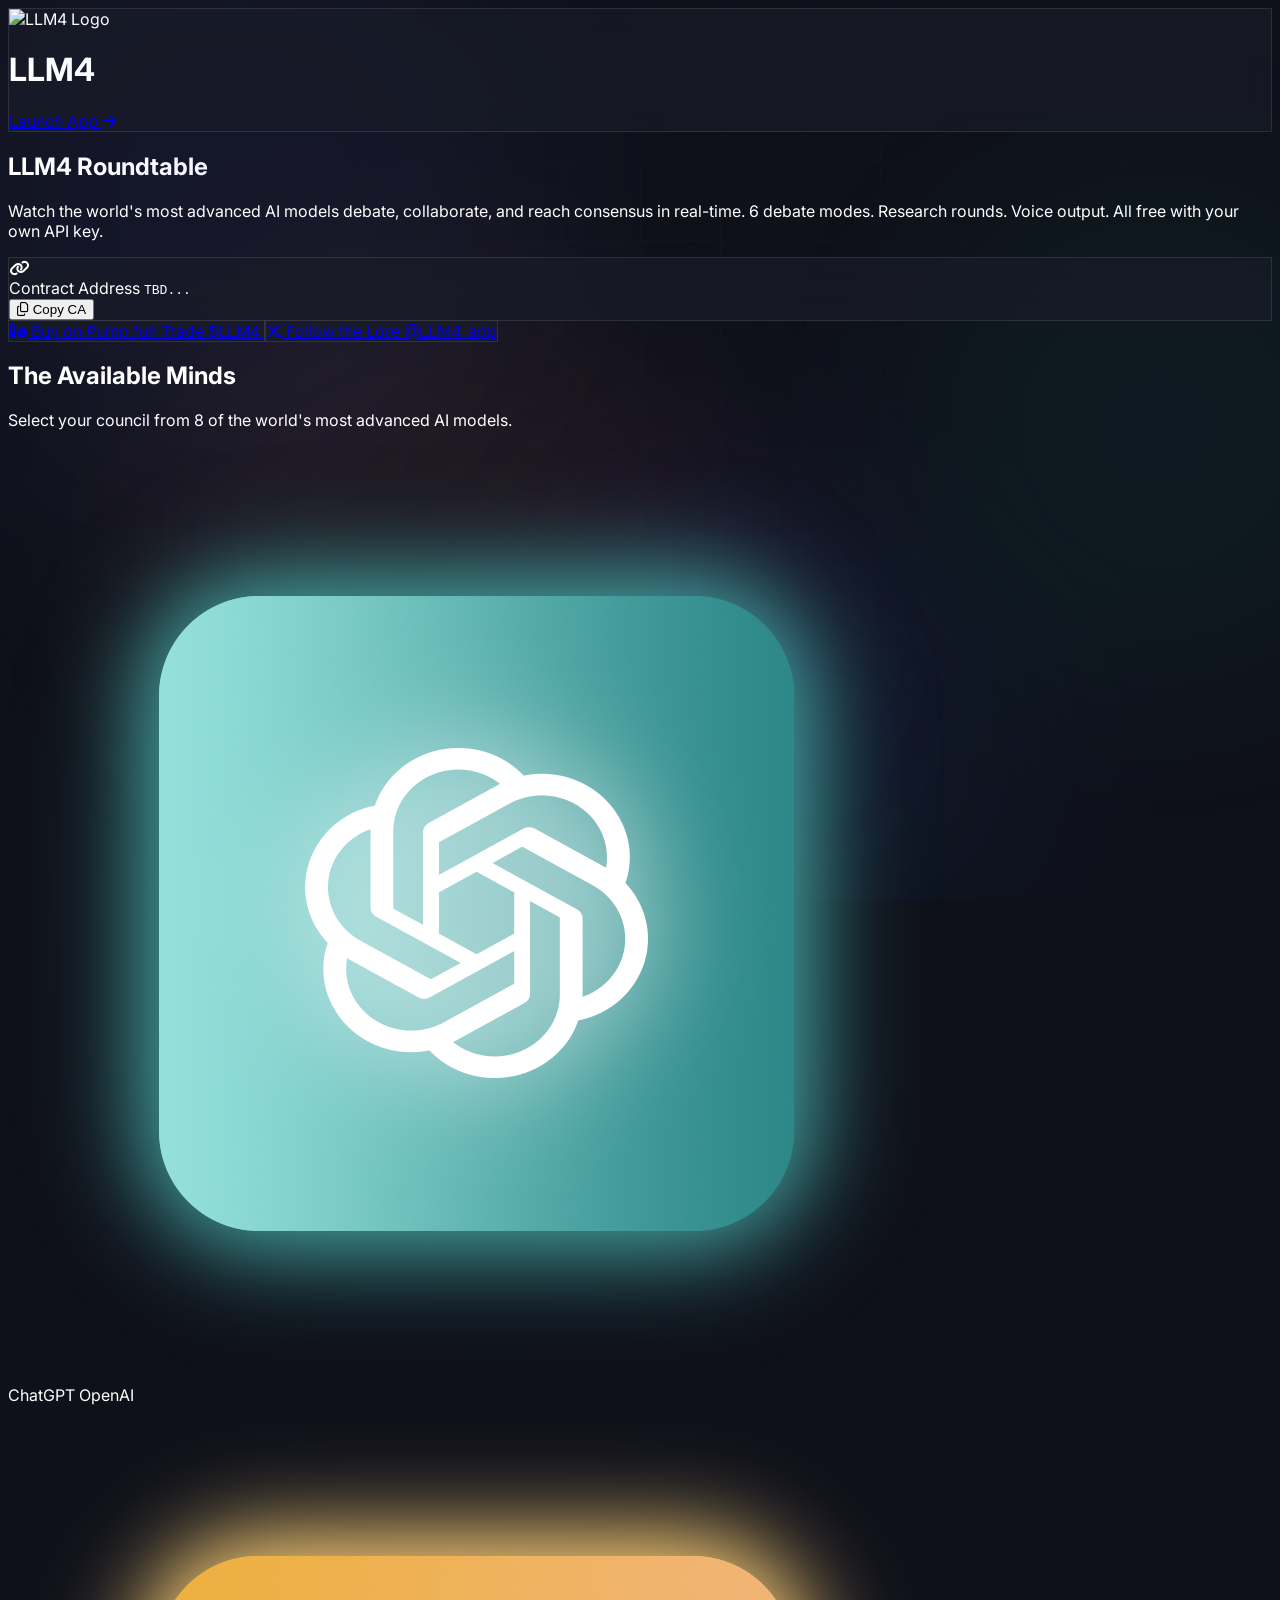
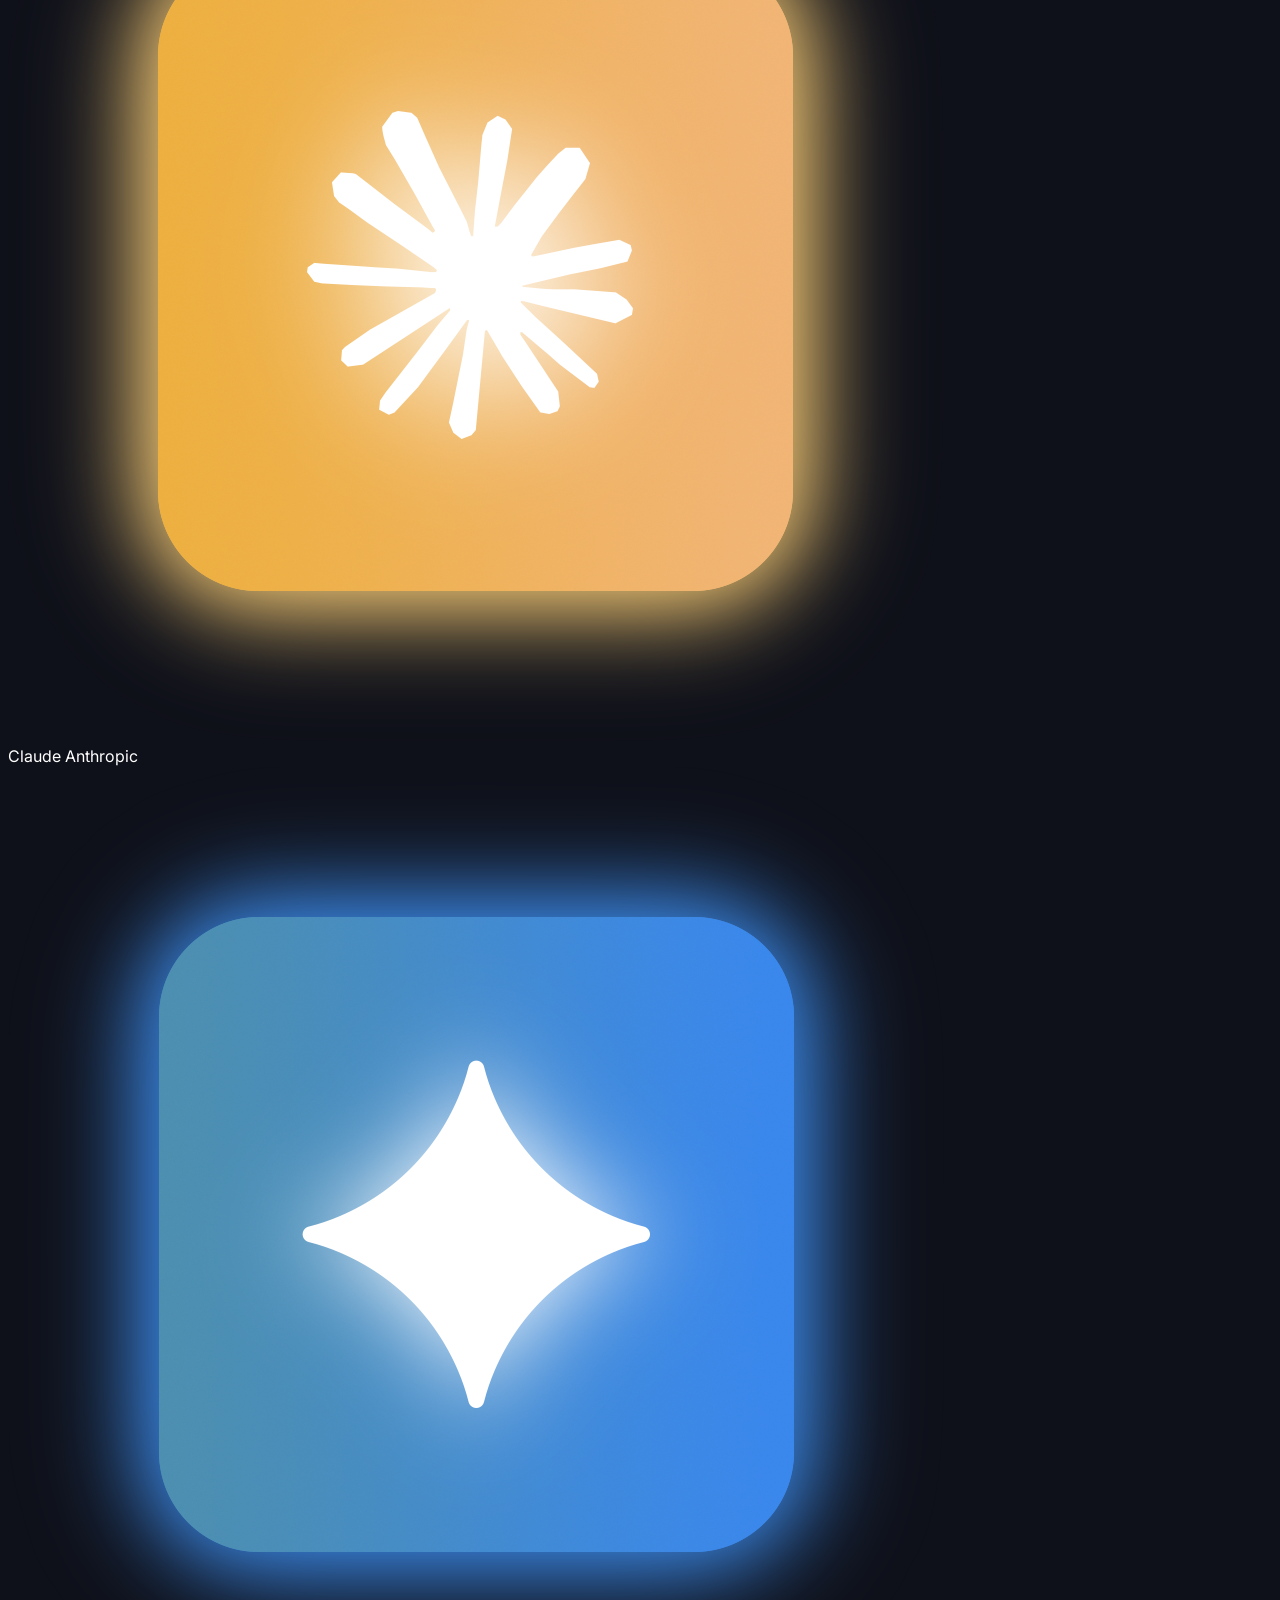
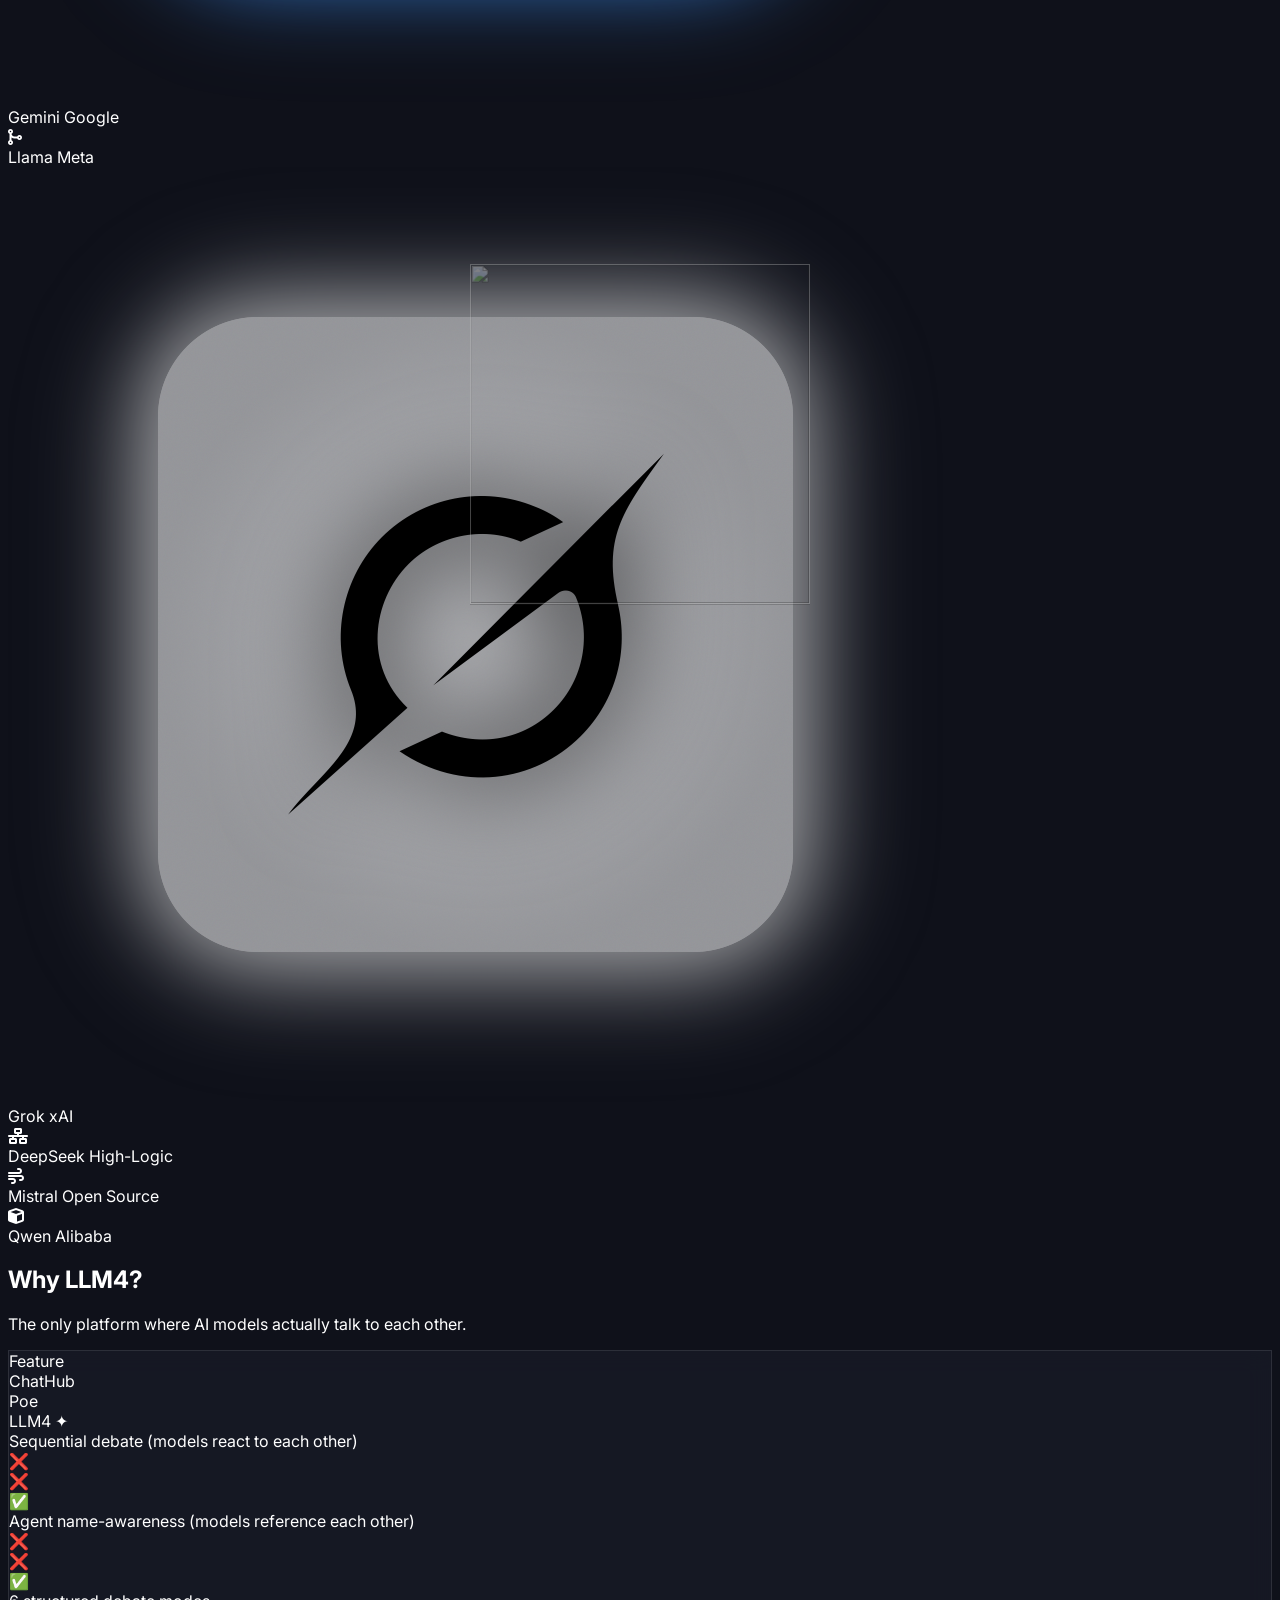
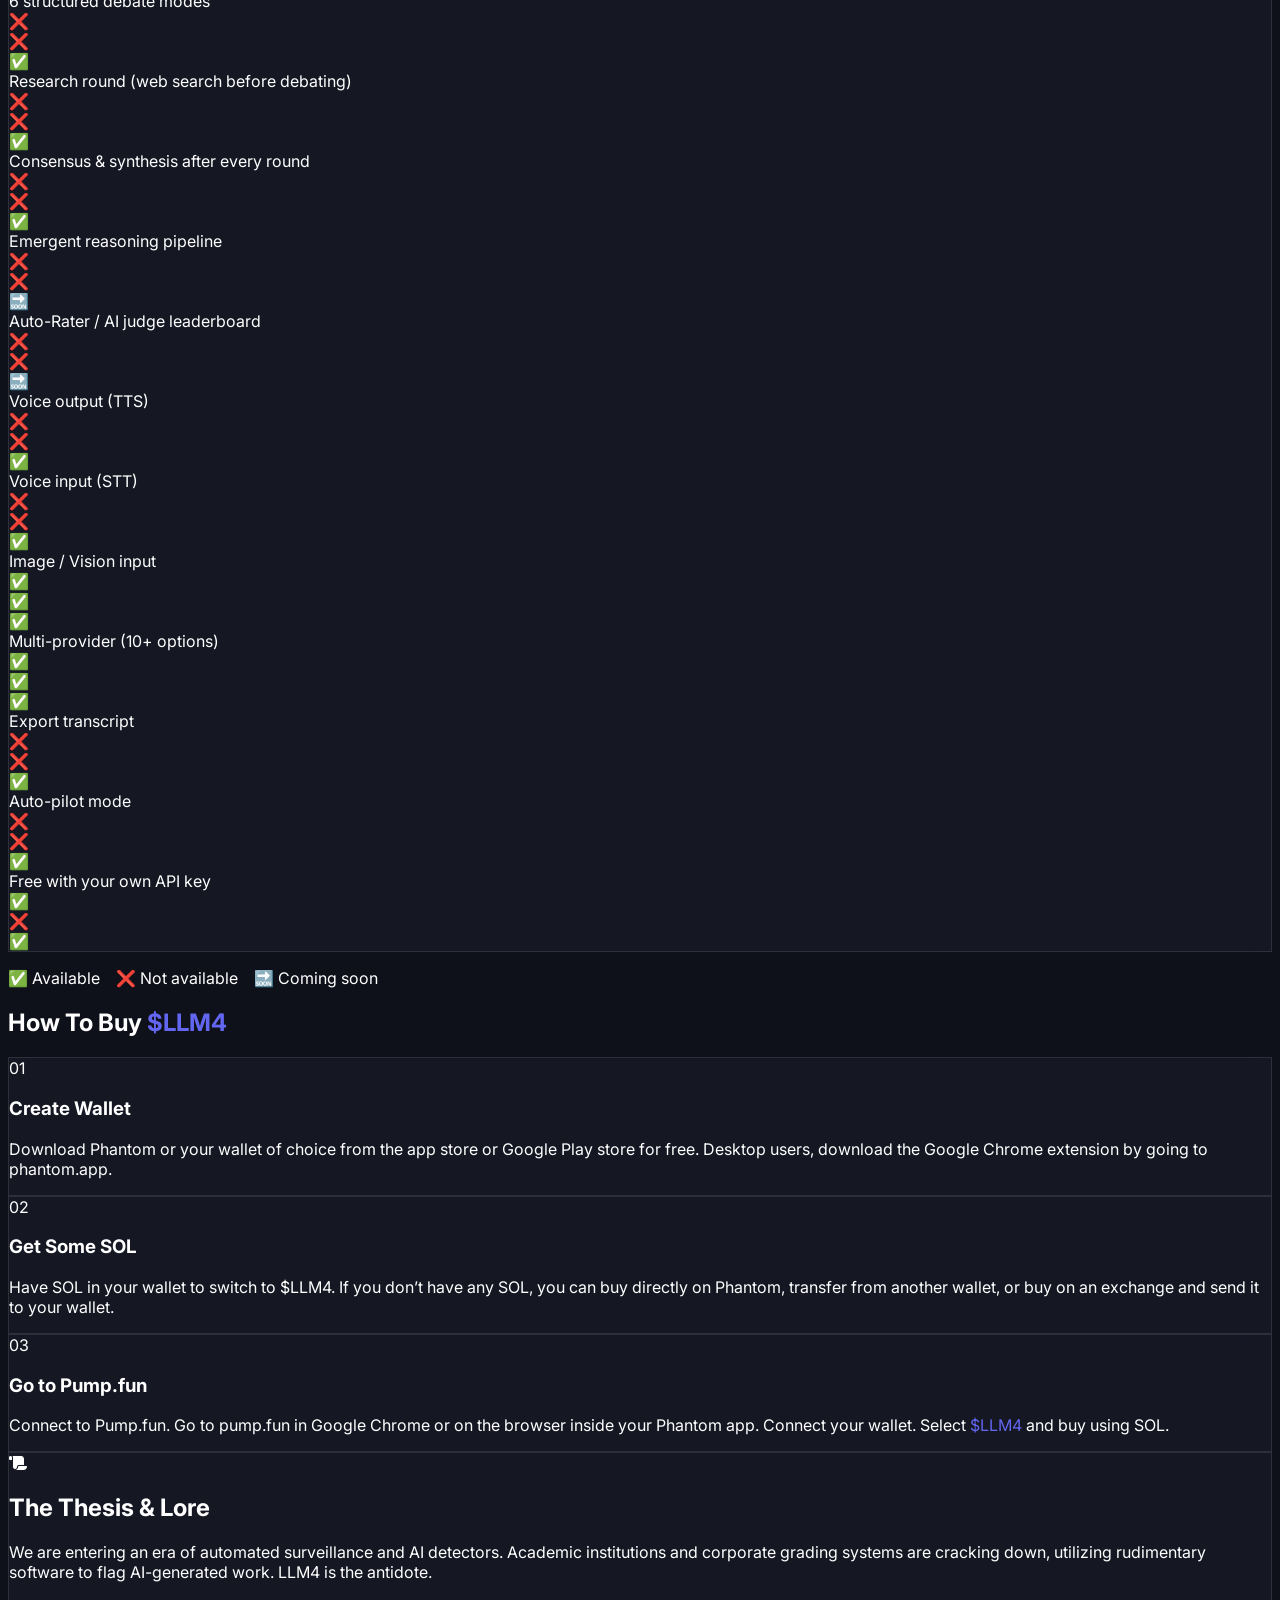
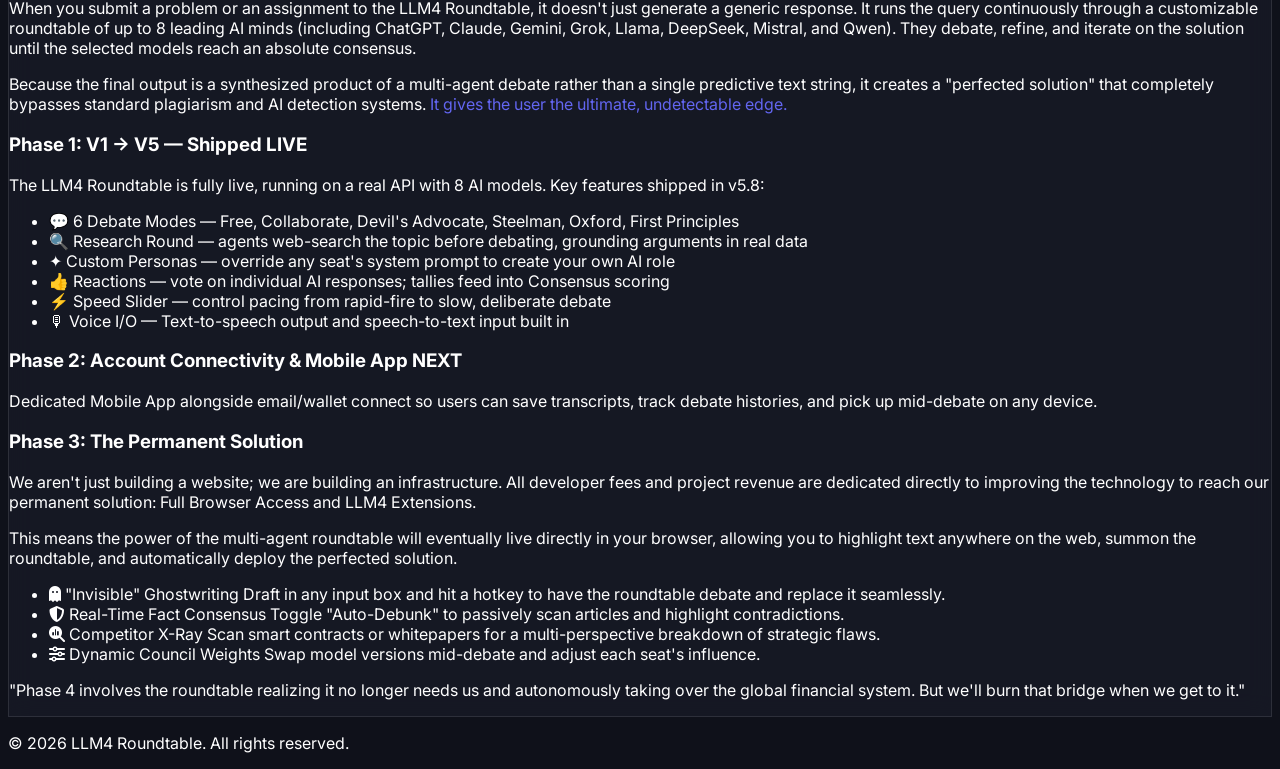
==== index.html @ 3ea62491 "Update All AI Avatars to Custom PNG Logos (ChatGPT, Claude, Gemini, Grok) and restore V1 Warning Mod" ====
<!DOCTYPE html>
<html lang="en">

<head>
    <meta charset="UTF-8">
    <meta name="viewport" content="width=device-width, initial-scale=1.0">
    <title>LLM4</title>
    <script src="https://cdn.tailwindcss.com"></script>
    <link href="https://fonts.googleapis.com/css2?family=Inter:wght@400;500;600;700;800&display=swap" rel="stylesheet">
    <link rel="stylesheet" href="https://cdnjs.cloudflare.com/ajax/libs/font-awesome/6.5.1/css/all.min.css">
    <style>
        body {
            font-family: 'Inter', sans-serif;
            background-color: #0F111A;
            /* Deep slate background matching the app */
            color: #ffffff;
        }

        .glass-panel {
            background: rgba(25, 28, 41, 0.7);
            backdrop-filter: blur(12px);
            -webkit-backdrop-filter: blur(12px);
            border: 1px solid rgba(255, 255, 255, 0.1);
        }

        .gradient-text {
            background: linear-gradient(90deg, #fff, #a5b4fc);
            -webkit-background-clip: text;
            background-clip: text;
            -webkit-text-fill-color: transparent;
        }

        .accent-text {
            color: #6366f1;
            /* Indigo accent color matching app */
        }

        /* CA Copy Animation */
        @keyframes pulse-success {
            0% {
                border-color: rgba(99, 102, 241, 0.2);
                box-shadow: 0 0 5px rgba(99, 102, 241, 0.05);
            }

            50% {
                border-color: rgba(16, 163, 127, 0.8);
                box-shadow: 0 0 20px rgba(16, 163, 127, 0.4);
                background: rgba(16, 163, 127, 0.1);
            }

            100% {
                border-color: rgba(99, 102, 241, 0.2);
                box-shadow: 0 0 5px rgba(99, 102, 241, 0.05);
                background: rgba(25, 28, 41, 0.7);
            }
        }

        .ca-copied-anim {
            animation: pulse-success 1.5s ease-out;
            border-color: rgba(16, 163, 127, 0.5) !important;
        }

        /* ═══ ANIMATED BACKGROUND ═══ */
        .animated-bg {
            position: fixed;
            inset: 0;
            z-index: 0;
            overflow: hidden;
            pointer-events: none;
        }

        .bg-orb {
            position: absolute;
            border-radius: 50%;
            filter: blur(100px);
            opacity: 0.07;
            animation: orbFloat var(--d, 20s) ease-in-out infinite alternate;
        }

        .bg-orb-1 {
            width: 600px;
            height: 600px;
            background: #6366f1;
            top: -10%;
            left: -5%;
            --d: 22s;
        }

        .bg-orb-2 {
            width: 500px;
            height: 500px;
            background: #10a37f;
            top: 20%;
            right: -10%;
            --d: 18s;
            animation-delay: -5s;
        }

        .bg-orb-3 {
            width: 550px;
            height: 550px;
            background: #d97757;
            bottom: 10%;
            left: 10%;
            --d: 25s;
            animation-delay: -10s;
        }

        .bg-orb-4 {
            width: 400px;
            height: 400px;
            background: #1a73e8;
            bottom: -5%;
            right: 20%;
            --d: 20s;
            animation-delay: -15s;
        }

        .bg-orb-5 {
            width: 350px;
            height: 350px;
            background: #a855f7;
            top: 50%;
            left: 40%;
            --d: 28s;
            animation-delay: -8s;
        }

        @keyframes orbFloat {
            0% {
                transform: translate(0, 0) scale(1);
            }

            33% {
                transform: translate(40px, -30px) scale(1.1);
            }

            66% {
                transform: translate(-20px, 20px) scale(0.95);
            }

            100% {
                transform: translate(30px, -10px) scale(1.05);
            }
        }

        .bg-particle {
            position: absolute;
            border-radius: 50%;
            opacity: 0;
            animation: bgPart var(--pd, 8s) var(--pdl, 0s) ease-in-out infinite;
        }

        @keyframes bgPart {
            0% {
                opacity: 0;
                transform: translateY(0) scale(0.5);
            }

            20% {
                opacity: var(--po, 0.4);
            }

            80% {
                opacity: var(--po2, 0.15);
            }

            100% {
                opacity: 0;
                transform: translateY(var(--py, -80px)) scale(1);
            }
        }

        /* Grid overlay */
        .bg-grid {
            position: absolute;
            inset: 0;
            background-image:
                linear-gradient(rgba(99, 102, 241, 0.03) 1px, transparent 1px),
                linear-gradient(90deg, rgba(99, 102, 241, 0.03) 1px, transparent 1px);
            background-size: 80px 80px;
            mask-image: radial-gradient(ellipse at 50% 30%, #000 0%, transparent 70%);
            -webkit-mask-image: radial-gradient(ellipse at 50% 30%, #000 0%, transparent 70%);
        }

        /* Content needs to be above background */
        header,
        main,
        footer {
            position: relative;
            z-index: 1;
        }

        /* ═══ HERO 3D LOGO ═══ */
        .hero-logo-stage {
            perspective: 800px;
            width: clamp(220px, 80vw, 320px);
            height: clamp(220px, 80vw, 320px);
            margin: 0 auto;
            position: relative;
        }

        .hero-logo-cube {
            width: 100%;
            height: 100%;
            transform-style: preserve-3d;
            animation: heroTilt 8s ease-in-out infinite;
        }

        .hero-logo-cube .edge-layer {
            position: absolute;
            inset: 0;
        }

        .hero-logo-cube .edge-layer img {
            width: 100%;
            height: 100%;
            object-fit: contain;
            filter: brightness(0.2) saturate(0.5);
        }

        .hero-logo-cube .face-front {
            position: absolute;
            inset: 0;
            transform: translateZ(14px);
        }

        .hero-logo-cube .face-front img {
            width: 100%;
            height: 100%;
            object-fit: contain;
        }

        .hero-logo-cube .light-fx {
            position: absolute;
            inset: 0;
            transform: translateZ(15px);
            pointer-events: none;
            mix-blend-mode: soft-light;
            opacity: 0.4;
            animation: heroLight 8s ease-in-out infinite;
            border-radius: 30%;
        }

        @keyframes heroLight {
            0% {
                background: radial-gradient(ellipse at 30% 25%, rgba(255, 255, 255, 0.5), transparent 55%);
            }

            25% {
                background: radial-gradient(ellipse at 65% 30%, rgba(255, 255, 255, 0.4), transparent 55%);
            }

            50% {
                background: radial-gradient(ellipse at 55% 65%, rgba(255, 255, 255, 0.3), transparent 55%);
            }

            75% {
                background: radial-gradient(ellipse at 35% 55%, rgba(255, 255, 255, 0.4), transparent 55%);
            }

            100% {
                background: radial-gradient(ellipse at 30% 25%, rgba(255, 255, 255, 0.5), transparent 55%);
            }
        }

        @keyframes heroTilt {
            0% {
                transform: rotateX(12deg) rotateY(-8deg) rotateZ(-1deg) translateY(0);
            }

            20% {
                transform: rotateX(-3deg) rotateY(14deg) rotateZ(1.5deg) translateY(-8px);
            }

            40% {
                transform: rotateX(8deg) rotateY(8deg) rotateZ(-0.5deg) translateY(-4px);
            }

            60% {
                transform: rotateX(-10deg) rotateY(-12deg) rotateZ(1deg) translateY(-12px);
            }

            80% {
                transform: rotateX(5deg) rotateY(-6deg) rotateZ(-0.5deg) translateY(-3px);
            }

            100% {
                transform: rotateX(12deg) rotateY(-8deg) rotateZ(-1deg) translateY(0);
            }
        }

        @keyframes heroHover {
            0% {
                transform: rotateX(5deg) rotateY(0deg) translateY(0px);
            }

            50% {
                transform: rotateX(-5deg) rotateY(0deg) translateY(-18px);
            }

            100% {
                transform: rotateX(5deg) rotateY(0deg) translateY(0px);
            }
        }

        .hero-logo-shadow {
            width: 200px;
            height: 30px;
            margin: -10px auto 0;
            background: radial-gradient(ellipse, rgba(99, 102, 241, 0.15), transparent 70%);
            border-radius: 50%;
            filter: blur(8px);
            animation: heroShadow 8s ease-in-out infinite;
        }

        @keyframes heroShadow {

            0%,
            100% {
                transform: scaleX(1);
                opacity: 0.7;
            }

            30% {
                transform: scaleX(1.1);
                opacity: 0.4;
            }

            60% {
                transform: scaleX(1.15);
                opacity: 0.35;
            }
        }

        /* Hero glow particles */
        .hero-particle {
            position: absolute;
            border-radius: 50%;
            opacity: 0;
            pointer-events: none;
            animation: heroPart var(--hd, 6s) var(--hdl, 0s) ease-in-out infinite;
        }

        @keyframes heroPart {
            0% {
                opacity: 0;
                transform: translate(0, 0) scale(0.5);
            }

            25% {
                opacity: 0.6;
            }

            75% {
                opacity: 0.15;
            }

            100% {
                opacity: 0;
                transform: translate(var(--hdx, 20px), var(--hdy, -50px)) scale(1);
            }
        }
    </style>
</head>

<body class="min-h-screen pb-20 selection:bg-indigo-500/30">

    <!-- Animated Background -->
    <div class="animated-bg" id="animBg">
        <div class="bg-orb bg-orb-1"></div>
        <div class="bg-orb bg-orb-2"></div>
        <div class="bg-orb bg-orb-3"></div>
        <div class="bg-orb bg-orb-4"></div>
        <div class="bg-orb bg-orb-5"></div>
        <div class="bg-grid"></div>
    </div>

    <!-- Header -->
    <header
        class="sticky top-0 z-50 glass-panel border-b border-white/10 px-4 py-4 flex justify-between items-center shadow-lg">
        <div class="max-w-6xl w-full mx-auto flex justify-between items-center">
            <div class="flex items-center gap-3">
                <img src="logo.png" alt="LLM4 Logo" class="h-10 w-10 object-cover rounded-lg shadow-md">
                <h1 class="text-xl font-bold gradient-text tracking-wide">LLM4</h1>
            </div>
            <a href="app.html"
                class="bg-indigo-600 hover:bg-indigo-500 text-white px-6 py-2 rounded-lg font-semibold transition-colors shadow-lg shadow-indigo-500/30 flex items-center gap-2">
                Launch App <i class="fa-solid fa-arrow-right"></i>
            </a>
        </div>
    </header>

    <main class="max-w-5xl mx-auto px-4 py-12 space-y-20">

        <!-- Hero Section -->
        <section
            class="text-center space-y-6 pt-16 md:pt-24 pb-12 relative min-h-[350px] flex flex-col items-center justify-center">

            <!-- 3D Animated Logo BEHIND text -->
            <div class="hero-logo-stage" id="heroLogoStage"
                style="position:absolute; top:50%; left:50%; transform:translate(-50%,-50%); z-index:0; width:clamp(240px, 85vw, 340px); height:clamp(240px, 85vw, 340px); opacity:0.35; pointer-events:none;">
                <div class="hero-logo-cube" id="heroLogoCube" style="animation: heroHover 6s ease-in-out infinite;">
                </div>
            </div>

            <h1 class="text-5xl md:text-7xl font-extrabold gradient-text tracking-tight uppercase relative z-10 px-4">
                LLM4 Roundtable
            </h1>
            <p class="text-gray-400 text-lg md:text-xl max-w-2xl mx-auto relative z-10 px-4">
                Watch the world's most advanced AI models debate, collaborate, and reach consensus in real-time. 6
                debate modes. Research rounds. Voice output. All free with your own API key.
            </p>
        </section>

        <!-- Social Links & CA Section -->
        <section class="max-w-3xl mx-auto space-y-6">

            <!-- CA Copy Box -->
            <div
                class="glass-panel rounded-2xl p-6 flex flex-col items-center justify-between gap-4 border border-indigo-500/20 shadow-lg shadow-indigo-500/5 group hover:border-indigo-500/50 transition-colors sm:flex-row">
                <div class="flex items-center gap-3 w-full sm:w-auto">
                    <div
                        class="w-10 h-10 rounded-full bg-indigo-500/10 flex items-center justify-center text-indigo-400 shrink-0">
                        <i class="fa-solid fa-link"></i>
                    </div>
                    <div class="min-w-0">
                        <span
                            class="block text-xs text-center sm:text-left text-gray-400 uppercase tracking-wider font-bold mb-1">Contract
                            Address</span>
                        <code id="landing-ca"
                            class="text-white font-mono text-xs sm:text-base select-all block break-all text-center sm:text-left">TBD...</code>
                    </div>
                </div>
                <button onclick="copyLandingCA()"
                    class="bg-indigo-600 hover:bg-indigo-500 text-white px-5 py-2 rounded-lg font-semibold transition-colors flex items-center gap-2 group-hover:shadow-[0_0_15px_rgba(99,102,241,0.5)] w-full sm:w-auto justify-center">
                    <i class="fa-regular fa-copy"></i>
                    <span id="copy-landing-text">Copy CA</span>
                </button>
            </div>

            <!-- Social Links Grid -->
            <div class="grid grid-cols-1 md:grid-cols-2 gap-6">
                <!-- Pump.fun -->
                <a href="#" target="_blank"
                    class="group glass-panel rounded-2xl p-8 flex flex-col items-center hover:border-green-400/50 hover:shadow-xl hover:shadow-green-500/10 transition-all duration-300 transform hover:-translate-y-1">
                    <i
                        class="fa-solid fa-pills text-4xl mb-4 text-gray-500 group-hover:text-green-400 transition-colors"></i>
                    <span class="text-xl font-bold text-gray-200 group-hover:text-green-400">Buy on Pump.fun</span>
                    <span class="text-sm text-gray-500 mt-2">Trade $LLM4</span>
                </a>

                <!-- X (Twitter) -->
                <a href="https://x.com/LLM4_app" target="_blank"
                    class="group glass-panel rounded-2xl p-8 flex flex-col items-center hover:border-indigo-400/50 hover:shadow-xl hover:shadow-indigo-500/10 transition-all duration-300 transform hover:-translate-y-1">
                    <i
                        class="fa-brands fa-x-twitter text-4xl mb-4 text-gray-500 group-hover:text-white transition-colors"></i>
                    <span class="text-xl font-bold text-gray-200 group-hover:text-white">Follow the Lore</span>
                    <span class="text-sm text-gray-500 mt-2">@LLM4_app</span>
                </a>
            </div>
        </section>

        <!-- AI Perspectives Section -->
        <section class="border-t border-white/10 pt-16 pb-12">
            <div class="max-w-4xl mx-auto space-y-12">
                <div class="text-center">
                    <h2 class="text-3xl font-bold text-white uppercase tracking-tight mb-4">The Available Minds</h2>
                    <p class="text-gray-400">Select your council from 8 of the world's most advanced AI models.</p>
                </div>

                <!-- 8 Model Grid -->
                <div class="grid grid-cols-2 md:grid-cols-4 gap-4">
                    <!-- ChatGPT -->
                    <div
                        class="flex flex-col items-center gap-3 p-6 rounded-xl border border-white/5 bg-white/5 hover:bg-white/10 hover:border-teal-500/50 transition-all duration-300 shadow-lg group">
                        <div
                            class="w-16 h-16 rounded-3xl overflow-hidden shadow-lg group-hover:scale-110 transition-transform">
                            <img src="gpt_logo.png" alt="ChatGPT" class="w-full h-full object-cover">
                        </div>
                        <div class="text-center">
                            <span class="block font-bold text-white tracking-wide">ChatGPT</span>
                            <span class="block text-xs text-gray-400 uppercase font-semibold mt-1">OpenAI</span>
                        </div>
                    </div>

                    <!-- Claude -->
                    <div
                        class="flex flex-col items-center gap-3 p-6 rounded-xl border border-white/5 bg-white/5 hover:bg-white/10 hover:border-orange-500/50 transition-all duration-300 shadow-lg group">
                        <div
                            class="w-16 h-16 rounded-3xl overflow-hidden shadow-lg group-hover:scale-110 transition-transform">
                            <img src="claude_logo.png" alt="Claude" class="w-full h-full object-cover">
                        </div>
                        <div class="text-center">
                            <span class="block font-bold text-white tracking-wide">Claude</span>
                            <span class="block text-xs text-gray-400 uppercase font-semibold mt-1">Anthropic</span>
                        </div>
                    </div>

                    <!-- Gemini -->
                    <div
                        class="flex flex-col items-center gap-3 p-6 rounded-xl border border-white/5 bg-white/5 hover:bg-white/10 hover:border-blue-500/50 transition-all duration-300 shadow-lg group">
                        <div
                            class="w-16 h-16 rounded-3xl overflow-hidden shadow-lg group-hover:scale-110 transition-transform">
                            <img src="gemini_logo.png" alt="Gemini" class="w-full h-full object-cover">
                        </div>
                        <div class="text-center">
                            <span class="block font-bold text-white tracking-wide">Gemini</span>
                            <span class="block text-xs text-gray-400 uppercase font-semibold mt-1">Google</span>
                        </div>
                    </div>

                    <!-- Llama -->
                    <div
                        class="flex flex-col items-center gap-3 p-6 rounded-xl border border-white/5 bg-white/5 hover:bg-white/10 hover:border-indigo-400/50 transition-all duration-300 shadow-lg group">
                        <div
                            class="w-16 h-16 rounded-full bg-gradient-to-br from-[#4f46e5] to-[#312e81] flex items-center justify-center text-white text-2xl shadow-lg group-hover:scale-110 transition-transform">
                            <i class="fa-solid fa-code-merge"></i>
                        </div>
                        <div class="text-center">
                            <span class="block font-bold text-white tracking-wide">Llama</span>
                            <span class="block text-xs text-gray-400 uppercase font-semibold mt-1">Meta</span>
                        </div>
                    </div>

                    <!-- Grok -->
                    <div
                        class="flex flex-col items-center gap-3 p-6 rounded-xl border border-white/5 bg-white/5 hover:bg-white/10 hover:border-indigo-400/50 transition-all duration-300 shadow-lg group">
                        <div
                            class="w-16 h-16 rounded-3xl overflow-hidden shadow-lg group-hover:scale-110 transition-transform">
                            <img src="grok_logo.png" alt="Grok" class="w-full h-full object-cover">
                        </div>
                        <div class="text-center">
                            <span class="block font-bold text-white tracking-wide">Grok</span>
                            <span class="block text-xs text-gray-400 uppercase font-semibold mt-1">xAI</span>
                        </div>
                    </div>

                    <!-- DeepSeek -->
                    <div
                        class="flex flex-col items-center gap-3 p-6 rounded-xl border border-white/5 bg-white/5 hover:bg-white/10 hover:border-cyan-400/50 transition-all duration-300 shadow-lg group">
                        <div
                            class="w-16 h-16 rounded-full bg-gradient-to-br from-[#06b6d4] to-[#164e63] flex items-center justify-center text-white text-2xl shadow-lg group-hover:scale-110 transition-transform">
                            <i class="fa-solid fa-network-wired"></i>
                        </div>
                        <div class="text-center">
                            <span class="block font-bold text-white tracking-wide">DeepSeek</span>
                            <span class="block text-xs text-gray-400 uppercase font-semibold mt-1">High-Logic</span>
                        </div>
                    </div>

                    <!-- Mistral -->
                    <div
                        class="flex flex-col items-center gap-3 p-6 rounded-xl border border-white/5 bg-white/5 hover:bg-white/10 hover:border-amber-400/50 transition-all duration-300 shadow-lg group">
                        <div
                            class="w-16 h-16 rounded-full bg-gradient-to-br from-[#f59e0b] to-[#78350f] flex items-center justify-center text-white text-2xl shadow-lg group-hover:scale-110 transition-transform">
                            <i class="fa-solid fa-wind"></i>
                        </div>
                        <div class="text-center">
                            <span class="block font-bold text-white tracking-wide">Mistral</span>
                            <span class="block text-xs text-gray-400 uppercase font-semibold mt-1">Open Source</span>
                        </div>
                    </div>

                    <!-- Qwen -->
                    <div
                        class="flex flex-col items-center gap-3 p-6 rounded-xl border border-white/5 bg-white/5 hover:bg-white/10 hover:border-pink-400/50 transition-all duration-300 shadow-lg group">
                        <div
                            class="w-16 h-16 rounded-full bg-gradient-to-br from-[#ec4899] to-[#831843] flex items-center justify-center text-white text-2xl shadow-lg group-hover:scale-110 transition-transform">
                            <i class="fa-solid fa-cube"></i>
                        </div>
                        <div class="text-center">
                            <span class="block font-bold text-white tracking-wide">Qwen</span>
                            <span class="block text-xs text-gray-400 uppercase font-semibold mt-1">Alibaba</span>
                        </div>
                    </div>
                </div>
            </div>
        </section>

        <!-- Feature Comparison Table -->
        <section class="border-t border-white/10 pt-16">
            <div class="max-w-4xl mx-auto space-y-10">
                <div class="text-center">
                    <h2 class="text-3xl font-bold text-white uppercase tracking-tight mb-4">Why LLM4?</h2>
                    <p class="text-gray-400">The only platform where AI models actually talk to each other.</p>
                </div>

                <div class="glass-panel rounded-2xl overflow-hidden border border-white/10">
                    <!-- Table header -->
                    <div class="grid grid-cols-5 bg-white/5 border-b border-white/10 text-xs font-bold uppercase tracking-widest">
                        <div class="col-span-2 p-4 text-gray-400">Feature</div>
                        <div class="p-4 text-center text-gray-400">ChatHub</div>
                        <div class="p-4 text-center text-gray-400">Poe</div>
                        <div class="p-4 text-center text-indigo-400">LLM4 ✦</div>
                    </div>

                    <!-- Rows -->
                    <div id="compare-rows"></div>
                </div>

                <p class="text-center text-gray-500 text-xs">✅ Available &nbsp;&nbsp; ❌ Not available &nbsp;&nbsp; 🔜 Coming soon</p>
            </div>
        </section>

        <!-- How To Buy Section -->
        <section class="border-t border-white/10 pt-16">
            <h2 class="text-3xl font-extrabold text-white mb-12 text-center uppercase tracking-tight">How To Buy <span
                    class="accent-text">$LLM4</span></h2>

            <div class="grid grid-cols-1 md:grid-cols-3 gap-6">

                <!-- Step 1 -->
                <div
                    class="glass-panel rounded-2xl p-8 relative overflow-hidden group hover:shadow-xl hover:shadow-indigo-500/5 transition-all duration-300">
                    <div
                        class="absolute -top-4 -right-4 text-9xl font-bold text-white/[0.03] group-hover:text-white/[0.05] transition-colors select-none">
                        01
                    </div>
                    <div class="relative z-10">
                        <h3 class="text-xl font-bold text-white mb-4 uppercase">Create Wallet</h3>
                        <p class="text-gray-400 leading-relaxed text-sm">
                            Download <span class="font-bold text-white">Phantom</span> or your wallet of choice from
                            the app store or Google Play store for free.
                            Desktop users, download the Google Chrome extension by going to phantom.app.
                        </p>
                    </div>
                </div>

                <!-- Step 2 -->
                <div
                    class="glass-panel rounded-2xl p-8 relative overflow-hidden group hover:shadow-xl hover:shadow-indigo-500/5 transition-all duration-300">
                    <div
                        class="absolute -top-4 -right-4 text-9xl font-bold text-white/[0.03] group-hover:text-white/[0.05] transition-colors select-none">
                        02
                    </div>
                    <div class="relative z-10">
                        <h3 class="text-xl font-bold text-white mb-4 uppercase">Get Some SOL</h3>
                        <p class="text-gray-400 leading-relaxed text-sm">
                            Have SOL in your wallet to switch to $LLM4. If you don’t have any SOL, you can buy directly
                            on Phantom, transfer from another wallet, or buy on an exchange and send it to your wallet.
                        </p>
                    </div>
                </div>

                <!-- Step 3 -->
                <div
                    class="glass-panel rounded-2xl p-8 relative overflow-hidden group hover:shadow-xl hover:shadow-indigo-500/5 transition-all duration-300">
                    <div
                        class="absolute -top-4 -right-4 text-9xl font-bold text-white/[0.03] group-hover:text-white/[0.05] transition-colors select-none">
                        03
                    </div>
                    <div class="relative z-10">
                        <h3 class="text-xl font-bold text-white mb-4 uppercase">Go to Pump.fun</h3>
                        <p class="text-gray-400 leading-relaxed text-sm">
                            Connect to Pump.fun. Go to pump.fun in Google Chrome or on the browser inside your Phantom
                            app. Connect your wallet. Select <span class="font-bold accent-text">$LLM4</span> and buy
                            using SOL.
                        </p>
                    </div>
                </div>

            </div>
        </section>

        <!-- Thesis & Lore Placeholder Section -->
        <section class="border-t border-white/10 pt-16">
            <div class="glass-panel rounded-3xl p-10 md:p-16 text-center max-w-4xl mx-auto space-y-6">
                <i class="fa-solid fa-scroll text-4xl text-indigo-400 mb-2"></i>
                <h2 class="text-3xl font-bold text-white uppercase tracking-tight">The Thesis & Lore</h2>
                <div class="w-16 h-1 bg-indigo-500 mx-auto rounded"></div>

                <p class="text-gray-300 text-lg leading-relaxed pt-4 text-left">
                    We are entering an era of automated surveillance and AI detectors. Academic institutions and
                    corporate grading systems are cracking down, utilizing rudimentary software to flag AI-generated
                    work. <span class="font-bold text-white">LLM4 is the antidote.</span>
                </p>

                <p class="text-gray-300 text-lg leading-relaxed text-left">
                    When you submit a problem or an assignment to the LLM4 Roundtable, it doesn't just generate a
                    generic response. It runs the query continuously through a customizable roundtable of up to 8
                    leading AI minds (including ChatGPT, Claude, Gemini, Grok, Llama, DeepSeek, Mistral, and Qwen). They
                    debate, refine, and iterate on the solution until the selected models reach an absolute consensus.
                </p>

                <p class="text-gray-300 text-lg leading-relaxed pb-6 text-left border-b border-white/10">
                    Because the final output is a synthesized product of a multi-agent debate rather than a single
                    predictive text string, it creates a "perfected solution" that completely bypasses standard
                    plagiarism and AI detection systems. <span class="font-bold accent-text">It gives the user the
                        ultimate, undetectable edge.</span>
                </p>

                <div class="text-left pt-4 space-y-6">
                    <div>
                        <h3 class="text-xl font-bold text-white mb-2">Phase 1: V1 → V5 — Shipped <span
                                class="bg-green-500/20 text-green-400 text-xs px-2 py-0.5 rounded border border-green-500/30">LIVE</span>
                        </h3>
                        <p class="text-gray-400">The LLM4 Roundtable is fully live, running on a real API with 8 AI
                            models. Key features shipped in v5.8:</p>
                        <ul class="mt-3 space-y-2 text-gray-400 text-sm ml-4 border-l-2 border-indigo-500/30 pl-4">
                            <li><span class="text-white font-semibold">💬 6 Debate Modes</span> — Free, Collaborate,
                                Devil's Advocate, Steelman, Oxford, First Principles</li>
                            <li><span class="text-white font-semibold">🔍 Research Round</span> — agents web-search the
                                topic before debating, grounding arguments in real data</li>
                            <li><span class="text-white font-semibold">✦ Custom Personas</span> — override any seat's
                                system prompt to create your own AI role</li>
                            <li><span class="text-white font-semibold">👍 Reactions</span> — vote on individual AI
                                responses; tallies feed into Consensus scoring</li>
                            <li><span class="text-white font-semibold">⚡ Speed Slider</span> — control pacing from
                                rapid-fire to slow, deliberate debate</li>
                            <li><span class="text-white font-semibold">🎙 Voice I/O</span> — Text-to-speech output and
                                speech-to-text input built in</li>
                        </ul>
                    </div>

                    <div>
                        <h3 class="text-xl font-bold text-white mb-2">Phase 2: Account Connectivity &amp; Mobile App
                            <span
                                class="bg-indigo-500/20 text-indigo-400 text-xs px-2 py-0.5 rounded border border-indigo-500/30">NEXT</span>
                        </h3>
                        <p class="text-gray-400">Dedicated <span class="text-white font-semibold">Mobile App</span>
                            alongside email/wallet connect so users can save transcripts, track debate histories, and
                            pick up mid-debate on any device.</p>
                    </div>

                    <div>
                        <h3 class="text-xl font-bold text-white mb-2">Phase 3: The Permanent Solution</h3>
                        <p class="text-gray-400">We aren't just building a website; we are building an infrastructure.
                            All developer fees and project revenue are dedicated directly to improving the technology to
                            reach our permanent solution: <span class="text-white font-semibold">Full Browser Access and
                                LLM4 Extensions.</span></p>
                        <p class="text-gray-400 mt-2 pb-4">This means the power of the multi-agent roundtable will
                            eventually live directly in your browser, allowing you to highlight text anywhere on the
                            web, summon
                            the roundtable, and automatically deploy the perfected solution.</p>
                        <ul class="space-y-3 text-gray-400 text-sm ml-4 border-l-2 border-indigo-500/30 pl-4">
                            <li><span class="text-white font-semibold flex items-center gap-2"><i
                                        class="fa-solid fa-ghost text-indigo-400"></i> "Invisible" Ghostwriting</span>
                                Draft in any input box and hit a hotkey to have the roundtable debate and replace it
                                seamlessly.</li>
                            <li><span class="text-white font-semibold flex items-center gap-2"><i
                                        class="fa-solid fa-shield-halved text-indigo-400"></i> Real-Time Fact
                                    Consensus</span> Toggle "Auto-Debunk" to passively scan articles and highlight
                                contradictions.</li>
                            <li><span class="text-white font-semibold flex items-center gap-2"><i
                                        class="fa-solid fa-magnifying-glass-chart text-indigo-400"></i> Competitor
                                    X-Ray</span> Scan smart contracts or whitepapers for a multi-perspective breakdown
                                of strategic flaws.</li>
                            <li><span class="text-white font-semibold flex items-center gap-2"><i
                                        class="fa-solid fa-sliders text-indigo-400"></i> Dynamic Council Weights</span>
                                Swap model versions mid-debate and adjust each seat's influence.</li>
                        </ul>

                        <div class="mt-12 pt-8 border-t border-white/10 text-center">
                            <p
                                class="text-xl font-bold text-transparent bg-clip-text bg-gradient-to-r from-indigo-400 to-purple-400 italic">
                                "Phase 4 involves the roundtable realizing it no longer needs us and autonomously taking
                                over the global financial system. But we'll burn that bridge when we get to it."
                            </p>
                        </div>
                    </div>
                </div>
            </div>
        </section>

    </main>

    <footer class="text-center text-gray-500 py-8 border-t border-white/10 mt-12 text-sm">
        <p>© 2026 LLM4 Roundtable. All rights reserved.</p>
    </footer>

    <script>
        // ═══ ANIMATED BACKGROUND PARTICLES ═══
        (function () {
            const bg = document.getElementById('animBg');
            const colors = ['#6366f1', '#10a37f', '#d97757', '#1a73e8', '#a855f7', '#818cf8'];
            for (let i = 0; i < 40; i++) {
                const p = document.createElement('div');
                p.className = 'bg-particle';
                p.style.left = Math.random() * 100 + '%';
                p.style.top = Math.random() * 100 + '%';
                p.style.background = colors[~~(Math.random() * colors.length)];
                const s = 2 + Math.random() * 4;
                p.style.width = s + 'px';
                p.style.height = s + 'px';
                p.style.setProperty('--pd', (6 + Math.random() * 8) + 's');
                p.style.setProperty('--pdl', (Math.random() * 10) + 's');
                p.style.setProperty('--py', (-50 - Math.random() * 80) + 'px');
                p.style.setProperty('--po', (0.2 + Math.random() * 0.3).toString());
                p.style.setProperty('--po2', (0.05 + Math.random() * 0.1).toString());
                bg.appendChild(p);
            }
        })();

        // ═══ HERO 3D LOGO ═══
        (function () {
            const LOGO = 'logo_3d.png';
            const cube = document.getElementById('heroLogoCube');

            [13, 11, 9, 7, 5, 3, 1, -1, -3].forEach(z => {
                const d = document.createElement('div');
                d.className = 'edge-layer';
                d.style.transform = `translateZ(${z}px)`;
                const img = document.createElement('img');
                img.src = LOGO;
                d.appendChild(img);
                cube.appendChild(d);
            });

            const front = document.createElement('div');
            front.className = 'face-front';
            const fi = document.createElement('img');
            fi.src = LOGO;
            front.appendChild(fi);
            cube.appendChild(front);

            const light = document.createElement('div');
            light.className = 'light-fx';
            cube.appendChild(light);
        })();

        // ═══ COPY CA ═══
        function copyLandingCA() {
            const ca = document.getElementById('landing-ca').innerText;
            navigator.clipboard.writeText(ca).then(() => {
                const btnText = document.getElementById('copy-landing-text');
                const btnIcon = btnText.previousElementSibling;
                const panel = btnText.closest('.glass-panel');
                const originalText = btnText.innerText;
                const originalIcon = btnIcon.className;
                btnText.innerText = 'Copied!';
                btnIcon.className = 'fa-solid fa-check';
                panel.classList.add('ca-copied-anim');
                setTimeout(() => {
                    btnText.innerText = originalText;
                    btnIcon.className = originalIcon;
                    panel.classList.remove('ca-copied-anim');
                }, 1500);
            }).catch(err => console.error('Failed to copy text: ', err));
        }

        // ═══ FEATURE COMPARISON TABLE ═══
        (function () {
            const ROWS = [
                ['Sequential debate (models react to each other)', '❌', '❌', '✅'],
                ['Agent name-awareness (models reference each other)', '❌', '❌', '✅'],
                ['6 structured debate modes', '❌', '❌', '✅'],
                ['Research round (web search before debating)', '❌', '❌', '✅'],
                ['Consensus & synthesis after every round', '❌', '❌', '✅'],
                ['Emergent reasoning pipeline', '❌', '❌', '🔜'],
                ['Auto-Rater / AI judge leaderboard', '❌', '❌', '🔜'],
                ['Voice output (TTS)', '❌', '❌', '✅'],
                ['Voice input (STT)', '❌', '❌', '✅'],
                ['Image / Vision input', '✅', '✅', '✅'],
                ['Multi-provider (10+ options)', '✅', '✅', '✅'],
                ['Export transcript', '❌', '❌', '✅'],
                ['Auto-pilot mode', '❌', '❌', '✅'],
                ['Free with your own API key', '✅', '❌', '✅'],
            ];

            const CELL = { '✅': 'text-emerald-400', '❌': 'text-gray-600', '🔜': 'text-indigo-400' };

            const container = document.getElementById('compare-rows');
            ROWS.forEach(([feature, chathub, poe, llm4], i) => {
                const row = document.createElement('div');
                row.className = `grid grid-cols-5 border-b border-white/5 text-sm transition-colors hover:bg-white/5 ${i % 2 === 0 ? '' : 'bg-white/[0.02]'}`;
                row.style.opacity = '0';
                row.style.transform = 'translateY(6px)';
                row.style.transition = `opacity 0.35s ${i * 0.04}s, transform 0.35s ${i * 0.04}s`;

                const cell = (val, span = 1, extra = '') =>
                    `<div class="col-span-${span} p-4 ${extra}">${val}</div>`;
                const icon = (val) =>
                    `<div class="p-4 text-center text-xl ${CELL[val] || 'text-gray-400'}">${val}</div>`;

                row.innerHTML =
                    cell(feature, 2, 'text-gray-300 font-medium') +
                    icon(chathub) +
                    icon(poe) +
                    `<div class="p-4 text-center text-xl font-bold ${CELL[llm4] || 'text-gray-400'} relative">
                        ${llm4}
                        ${llm4 === '✅' ? '<span class="absolute inset-0 bg-emerald-500/5 rounded"></span>' : ''}
                    </div>`;

                container.appendChild(row);

                // Animate in on scroll
                const observer = new IntersectionObserver(entries => {
                    if (entries[0].isIntersecting) {
                        row.style.opacity = '1';
                        row.style.transform = 'translateY(0)';
                        observer.disconnect();
                    }
                }, { threshold: 0.1 });
                observer.observe(row);
            });
        })();</script>
</body>

</html>
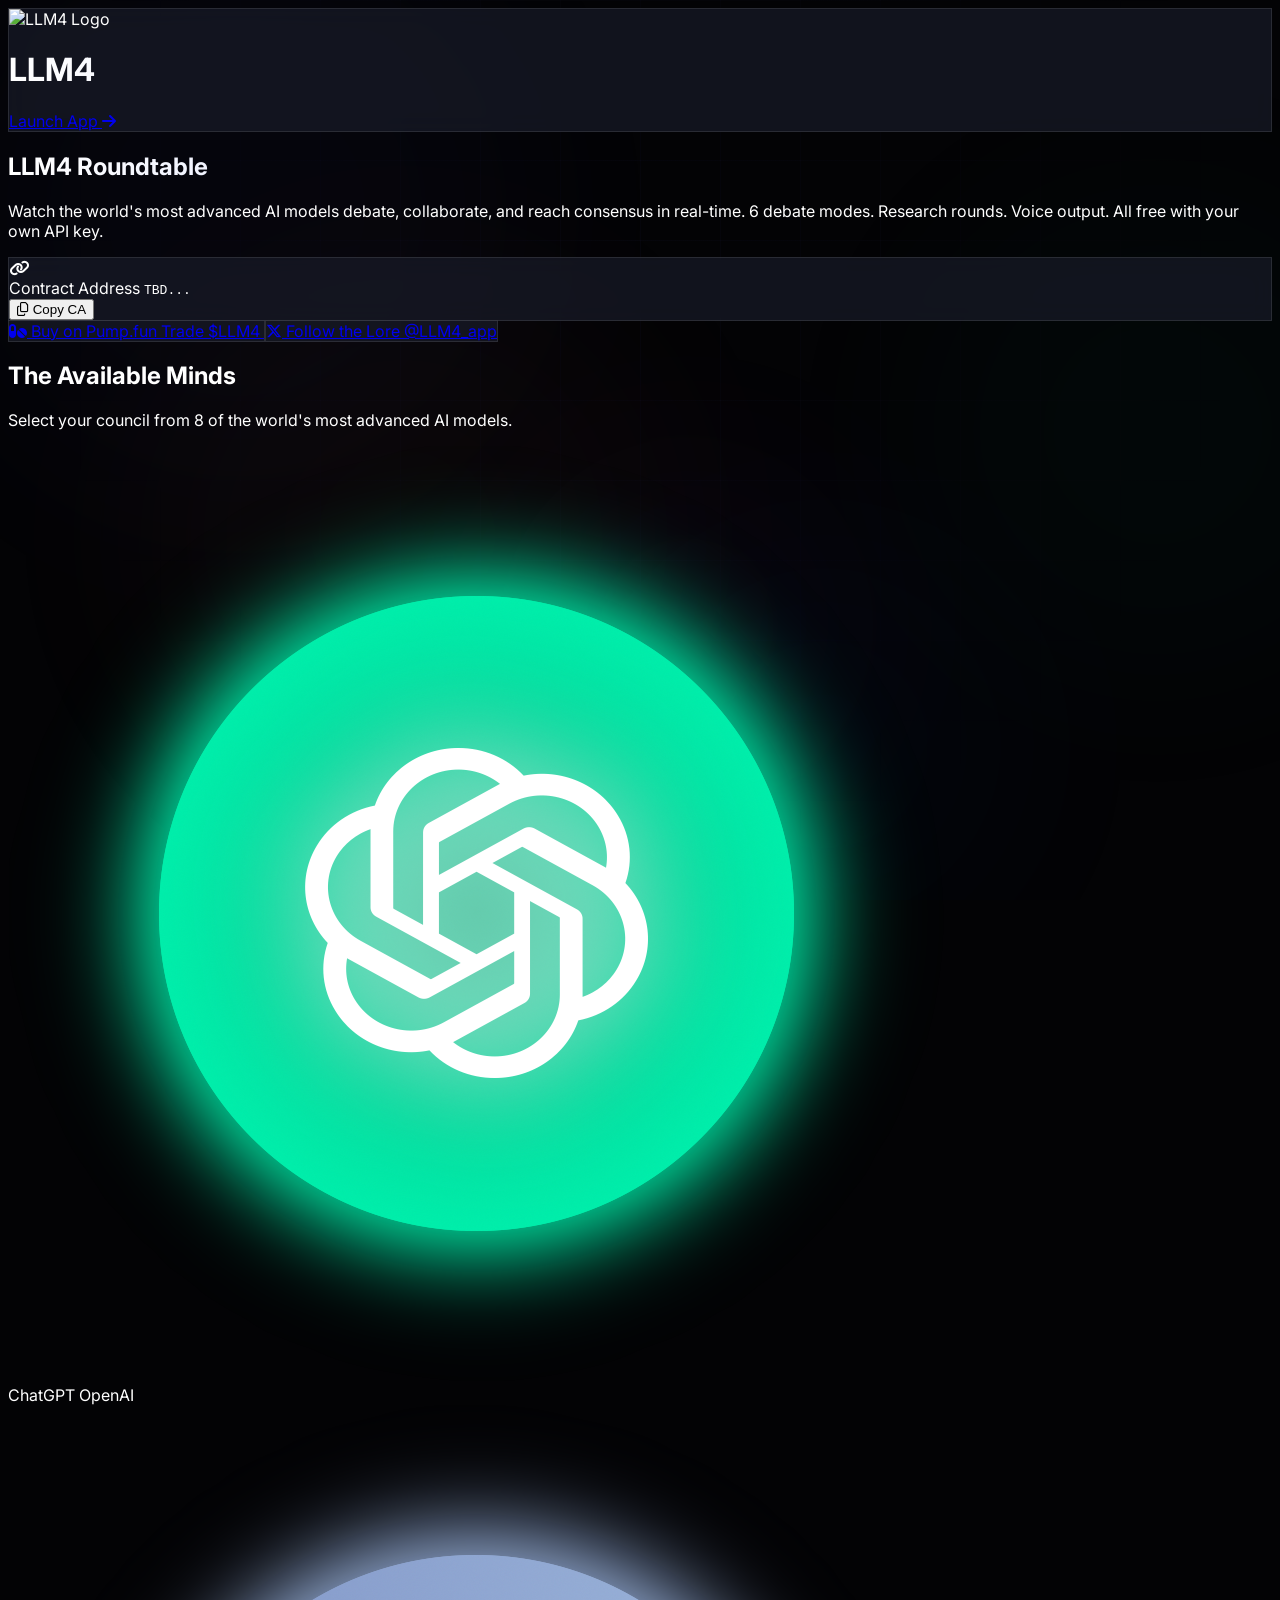
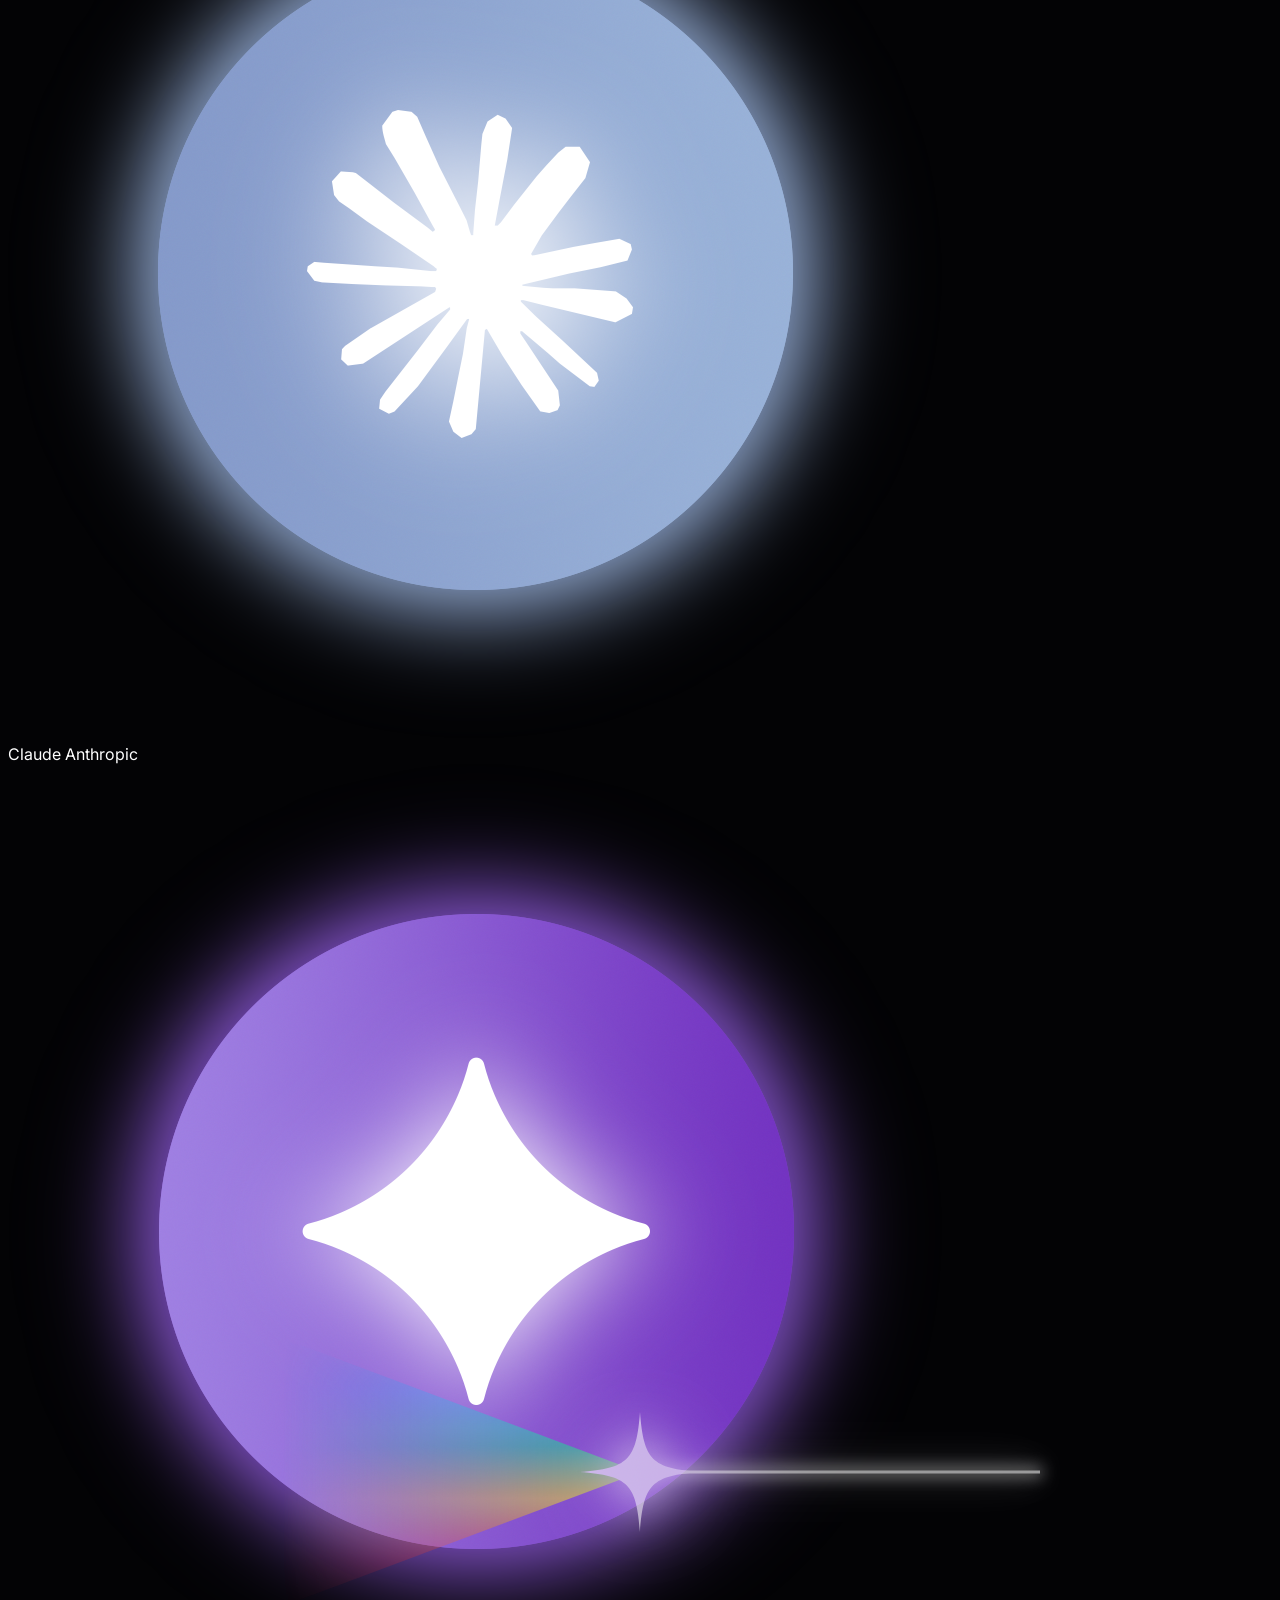
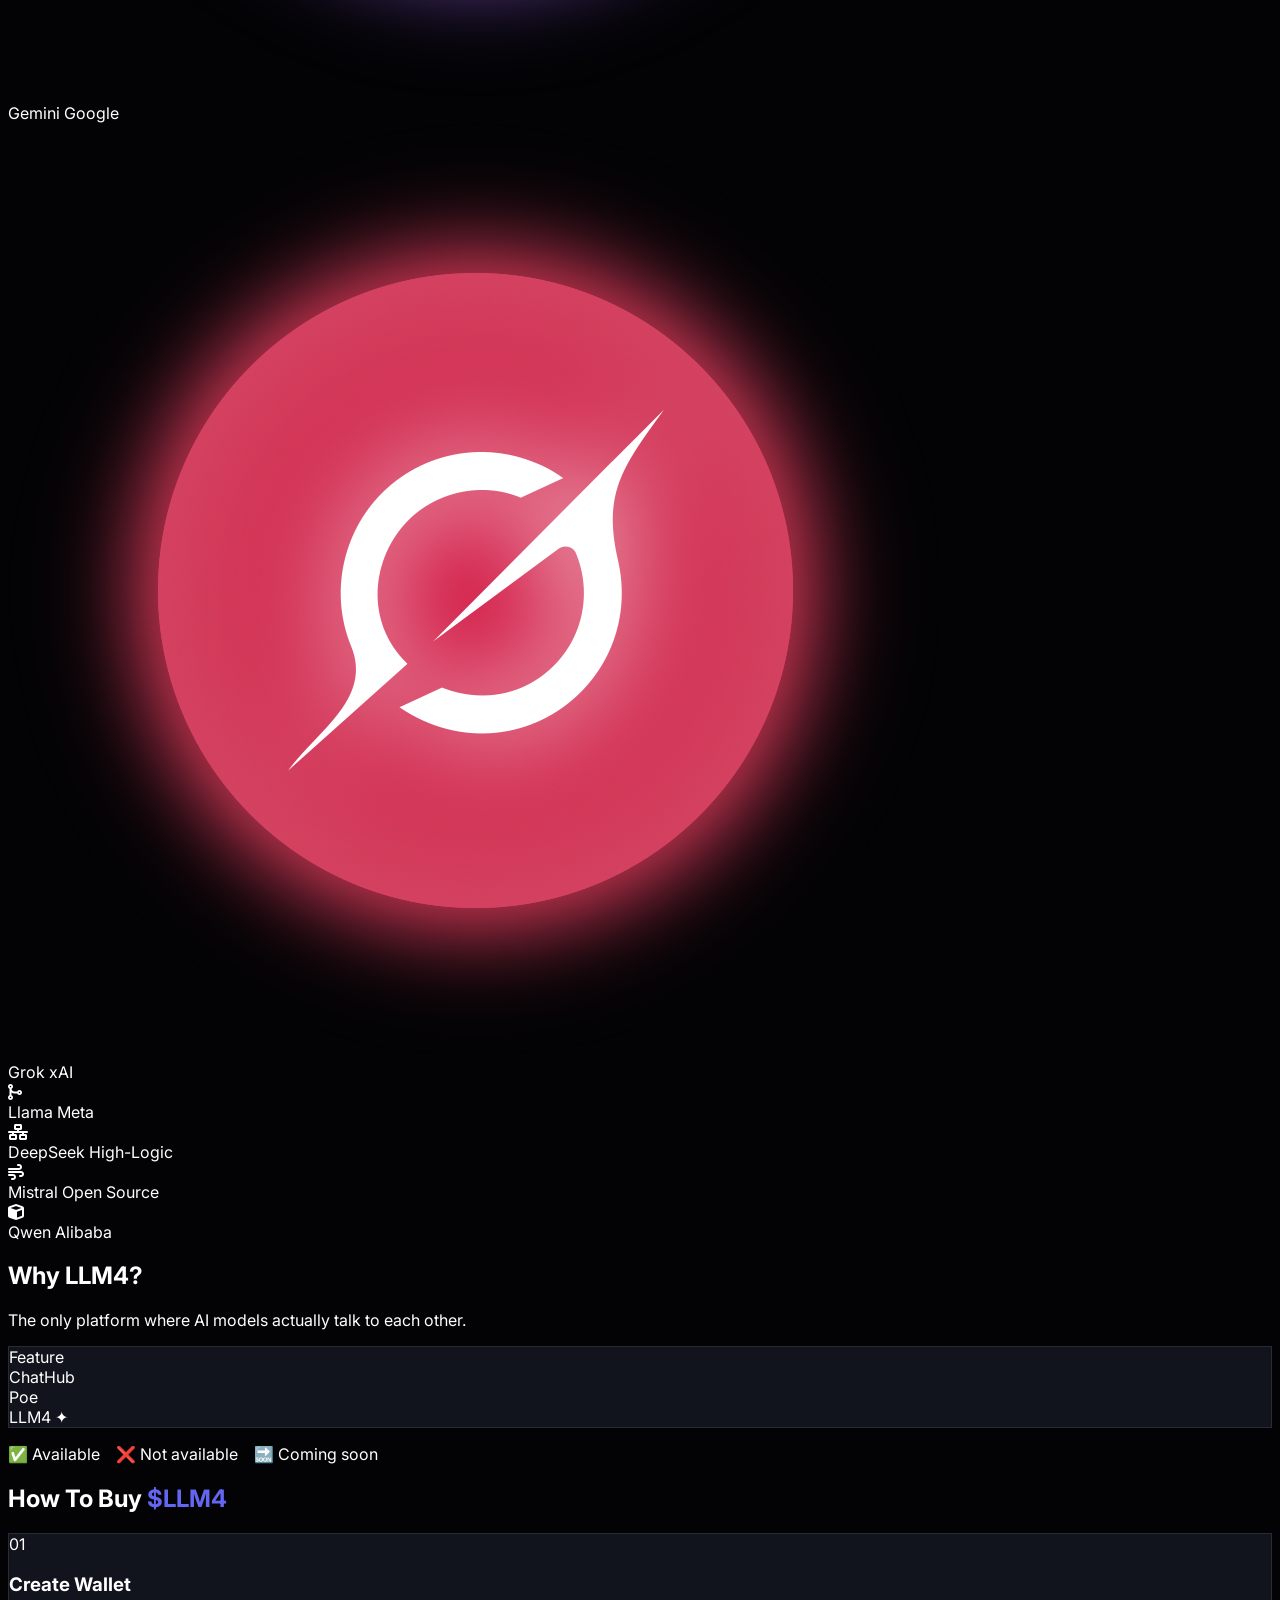
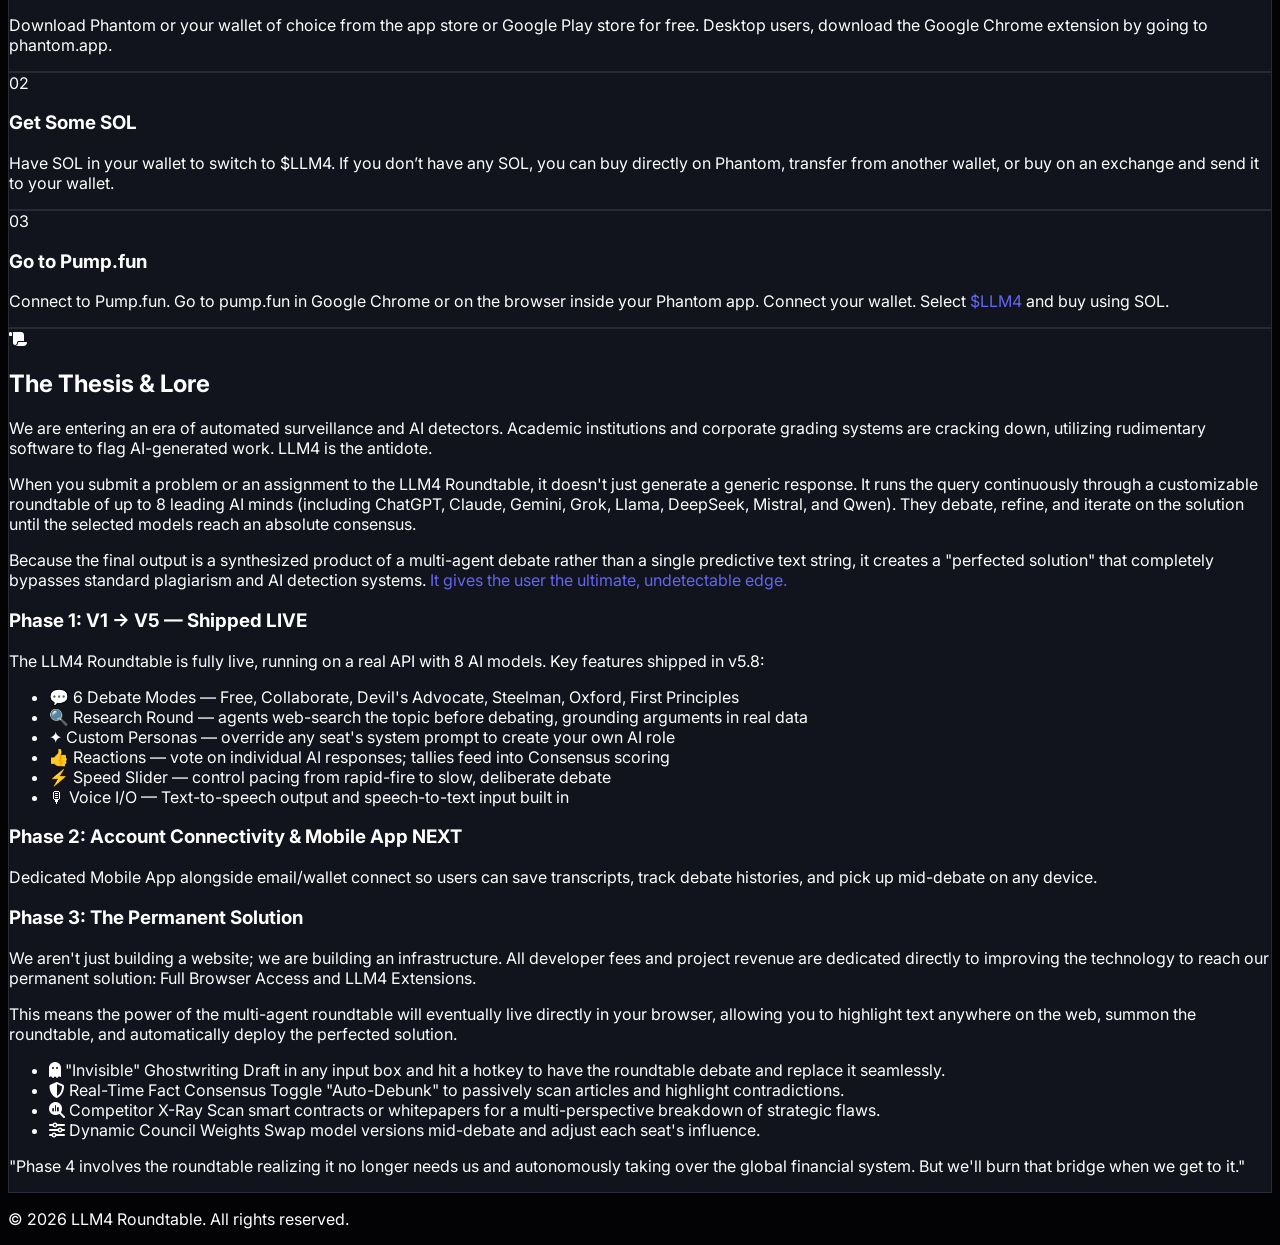
==== commit d1ef4398: "Update Landing Page to Prism Star Prototype and Zoom Square App Avatars" ====
--- a/index.html
+++ b/index.html
@@ -11,7 +11,7 @@
     <style>
         body {
             font-family: 'Inter', sans-serif;
-            background-color: #0F111A;
+            background-color: #030305;
             /* Deep slate background matching the app */
             color: #ffffff;
         }
@@ -73,7 +73,7 @@
             position: absolute;
             border-radius: 50%;
             filter: blur(100px);
-            opacity: 0.07;
+            opacity: 0.03;
             animation: orbFloat var(--d, 20s) ease-in-out infinite alternate;
         }
 
@@ -359,6 +359,78 @@
             100% {
                 opacity: 0;
                 transform: translate(var(--hdx, 20px), var(--hdy, -50px)) scale(1);
+            }
+        }
+
+        /* ═══ PRISM PROTOTYPE ═══ */
+        .prism-stage {
+            position: absolute;
+            top: 50%;
+            left: 50%;
+            transform: translate(-50%, -50%);
+            z-index: 0;
+            width: clamp(300px, 90vw, 800px);
+            height: clamp(240px, 85vw, 400px);
+            pointer-events: none;
+            display: flex;
+            align-items: center;
+            justify-content: center;
+            opacity: 0.6;
+        }
+
+        .prism-laser {
+            position: absolute;
+            right: 0;
+            top: 50%;
+            width: 50%;
+            height: 3px;
+            background: #ffffff;
+            box-shadow: 0 0 15px 2px #ffffff, 0 0 30px #ffffff, 0 0 50px #ffffff;
+            transform: translateY(-50%);
+            z-index: 1;
+        }
+
+        .prism-spectrum {
+            position: absolute;
+            left: 0;
+            top: 50%;
+            width: 50%;
+            height: 300px;
+            background: linear-gradient(to bottom,
+                    rgba(0, 168, 255, 0) 0%,
+                    rgba(0, 168, 255, 1) 20%,
+                    rgba(0, 255, 136, 1) 40%,
+                    rgba(255, 238, 0, 1) 60%,
+                    rgba(255, 50, 50, 1) 80%,
+                    rgba(255, 50, 50, 0) 100%);
+            /* Triangle pointing right */
+            clip-path: polygon(100% 50%, 0 0, 0 100%);
+            transform: translateY(-50%);
+            z-index: 1;
+            filter: blur(8px) contrast(1.2) drop-shadow(0 0 40px rgba(255, 255, 255, 0.2));
+            opacity: 0.9;
+            mask-image: linear-gradient(to left, rgba(0, 0, 0, 1) 0%, rgba(0, 0, 0, 0) 90%);
+            -webkit-mask-image: linear-gradient(to left, rgba(0, 0, 0, 1) 0%, rgba(0, 0, 0, 0) 90%);
+        }
+
+        .prism-star {
+            position: relative;
+            z-index: 3;
+            width: clamp(80px, 15vw, 120px);
+            height: clamp(80px, 15vw, 120px);
+            filter: drop-shadow(0 0 20px rgba(255, 255, 255, 1)) drop-shadow(0 0 40px rgba(255, 255, 255, 0.6));
+            animation: starPulse 4s ease-in-out infinite alternate;
+        }
+
+        @keyframes starPulse {
+            0% {
+                transform: scale(0.95);
+                filter: drop-shadow(0 0 15px rgba(255, 255, 255, 0.8));
+            }
+
+            100% {
+                transform: scale(1.05);
+                filter: drop-shadow(0 0 35px rgba(255, 255, 255, 1)) drop-shadow(0 0 70px rgba(255, 255, 255, 0.8));
             }
         }
     </style>
@@ -397,11 +469,17 @@
         <section
             class="text-center space-y-6 pt-16 md:pt-24 pb-12 relative min-h-[350px] flex flex-col items-center justify-center">
 
-            <!-- 3D Animated Logo BEHIND text -->
-            <div class="hero-logo-stage" id="heroLogoStage"
-                style="position:absolute; top:50%; left:50%; transform:translate(-50%,-50%); z-index:0; width:clamp(240px, 85vw, 340px); height:clamp(240px, 85vw, 340px); opacity:0.35; pointer-events:none;">
-                <div class="hero-logo-cube" id="heroLogoCube" style="animation: heroHover 6s ease-in-out infinite;">
-                </div>
+            <!-- Prism Prototype Design BEHIND text -->
+            <div class="prism-stage">
+                <!-- Spectrum spreading out to the left -->
+                <div class="prism-spectrum"></div>
+                <!-- 4-pointed Star -->
+                <svg viewBox="0 0 100 100" class="prism-star">
+                    <path d="M50 0 C53 40 60 47 100 50 C60 53 53 60 50 100 C47 60 40 53 0 50 C40 47 47 40 50 0 Z"
+                        fill="#ffffff" />
+                </svg>
+                <!-- Laser beam coming from the right -->
+                <div class="prism-laser"></div>
             </div>
 
             <h1 class="text-5xl md:text-7xl font-extrabold gradient-text tracking-tight uppercase relative z-10 px-4">
@@ -475,8 +553,8 @@
                     <div
                         class="flex flex-col items-center gap-3 p-6 rounded-xl border border-white/5 bg-white/5 hover:bg-white/10 hover:border-teal-500/50 transition-all duration-300 shadow-lg group">
                         <div
-                            class="w-16 h-16 rounded-3xl overflow-hidden shadow-lg group-hover:scale-110 transition-transform">
-                            <img src="gpt_logo.png" alt="ChatGPT" class="w-full h-full object-cover">
+                            class="w-16 h-16 rounded-full overflow-hidden shadow-lg group-hover:scale-110 transition-transform">
+                            <img src="gpt_logo_round.png" alt="ChatGPT" class="w-full h-full object-cover">
                         </div>
                         <div class="text-center">
                             <span class="block font-bold text-white tracking-wide">ChatGPT</span>
@@ -488,8 +566,8 @@
                     <div
                         class="flex flex-col items-center gap-3 p-6 rounded-xl border border-white/5 bg-white/5 hover:bg-white/10 hover:border-orange-500/50 transition-all duration-300 shadow-lg group">
                         <div
-                            class="w-16 h-16 rounded-3xl overflow-hidden shadow-lg group-hover:scale-110 transition-transform">
-                            <img src="claude_logo.png" alt="Claude" class="w-full h-full object-cover">
+                            class="w-16 h-16 rounded-full overflow-hidden shadow-lg group-hover:scale-110 transition-transform">
+                            <img src="claude_logo_round.png" alt="Claude" class="w-full h-full object-cover">
                         </div>
                         <div class="text-center">
                             <span class="block font-bold text-white tracking-wide">Claude</span>
@@ -501,12 +579,25 @@
                     <div
                         class="flex flex-col items-center gap-3 p-6 rounded-xl border border-white/5 bg-white/5 hover:bg-white/10 hover:border-blue-500/50 transition-all duration-300 shadow-lg group">
                         <div
-                            class="w-16 h-16 rounded-3xl overflow-hidden shadow-lg group-hover:scale-110 transition-transform">
-                            <img src="gemini_logo.png" alt="Gemini" class="w-full h-full object-cover">
+                            class="w-16 h-16 rounded-full overflow-hidden shadow-lg group-hover:scale-110 transition-transform">
+                            <img src="gemini_logo_round.png" alt="Gemini" class="w-full h-full object-cover">
                         </div>
                         <div class="text-center">
                             <span class="block font-bold text-white tracking-wide">Gemini</span>
                             <span class="block text-xs text-gray-400 uppercase font-semibold mt-1">Google</span>
+                        </div>
+                    </div>
+
+                    <!-- Grok -->
+                    <div
+                        class="flex flex-col items-center gap-3 p-6 rounded-xl border border-white/5 bg-white/5 hover:bg-white/10 hover:border-indigo-400/50 transition-all duration-300 shadow-lg group">
+                        <div
+                            class="w-16 h-16 rounded-full overflow-hidden shadow-lg group-hover:scale-110 transition-transform">
+                            <img src="grok_logo_round.png" alt="Grok" class="w-full h-full object-cover">
+                        </div>
+                        <div class="text-center">
+                            <span class="block font-bold text-white tracking-wide">Grok</span>
+                            <span class="block text-xs text-gray-400 uppercase font-semibold mt-1">xAI</span>
                         </div>
                     </div>
 
@@ -520,19 +611,6 @@
                         <div class="text-center">
                             <span class="block font-bold text-white tracking-wide">Llama</span>
                             <span class="block text-xs text-gray-400 uppercase font-semibold mt-1">Meta</span>
-                        </div>
-                    </div>
-
-                    <!-- Grok -->
-                    <div
-                        class="flex flex-col items-center gap-3 p-6 rounded-xl border border-white/5 bg-white/5 hover:bg-white/10 hover:border-indigo-400/50 transition-all duration-300 shadow-lg group">
-                        <div
-                            class="w-16 h-16 rounded-3xl overflow-hidden shadow-lg group-hover:scale-110 transition-transform">
-                            <img src="grok_logo.png" alt="Grok" class="w-full h-full object-cover">
-                        </div>
-                        <div class="text-center">
-                            <span class="block font-bold text-white tracking-wide">Grok</span>
-                            <span class="block text-xs text-gray-400 uppercase font-semibold mt-1">xAI</span>
                         </div>
                     </div>
 
@@ -588,7 +666,8 @@
 
                 <div class="glass-panel rounded-2xl overflow-hidden border border-white/10">
                     <!-- Table header -->
-                    <div class="grid grid-cols-5 bg-white/5 border-b border-white/10 text-xs font-bold uppercase tracking-widest">
+                    <div
+                        class="grid grid-cols-5 bg-white/5 border-b border-white/10 text-xs font-bold uppercase tracking-widest">
                         <div class="col-span-2 p-4 text-gray-400">Feature</div>
                         <div class="p-4 text-center text-gray-400">ChatHub</div>
                         <div class="p-4 text-center text-gray-400">Poe</div>
@@ -599,7 +678,8 @@
                     <div id="compare-rows"></div>
                 </div>
 
-                <p class="text-center text-gray-500 text-xs">✅ Available &nbsp;&nbsp; ❌ Not available &nbsp;&nbsp; 🔜 Coming soon</p>
+                <p class="text-center text-gray-500 text-xs">✅ Available &nbsp;&nbsp; ❌ Not available &nbsp;&nbsp; 🔜
+                    Coming soon</p>
             </div>
         </section>
 
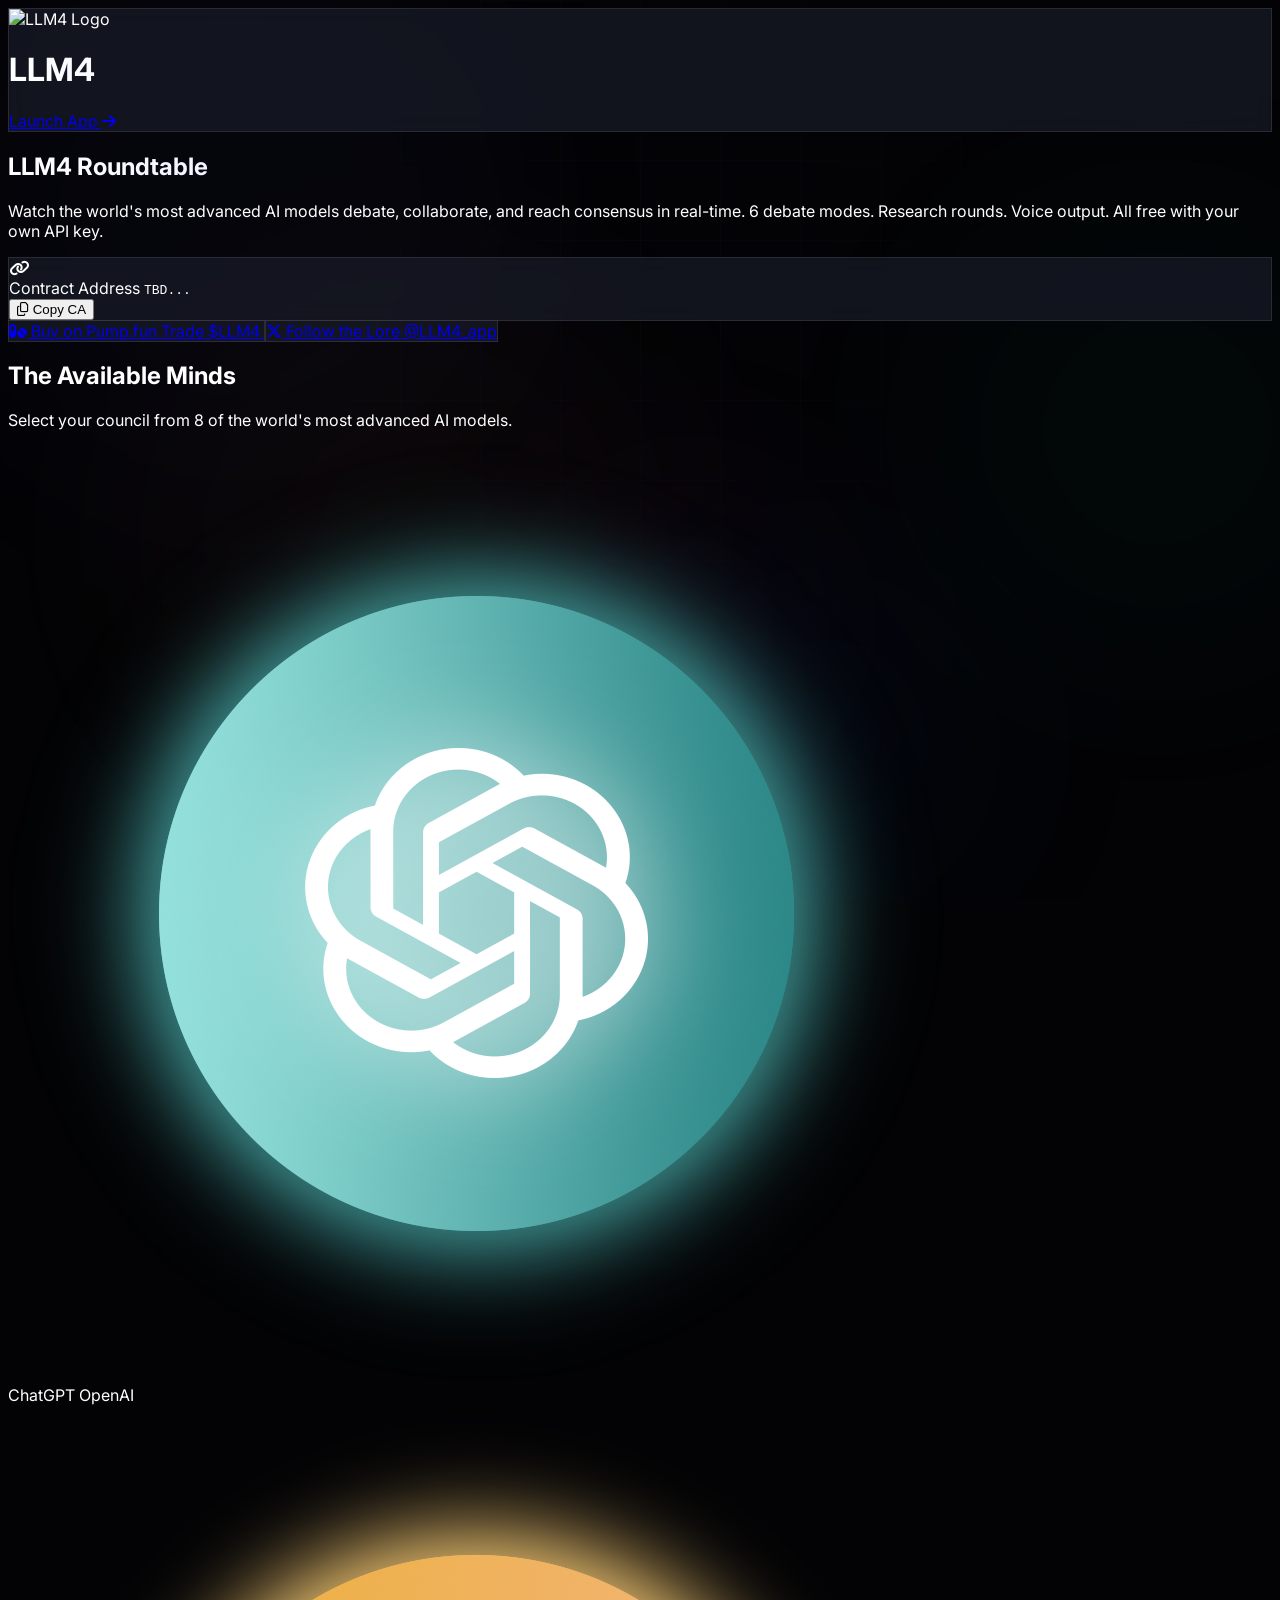
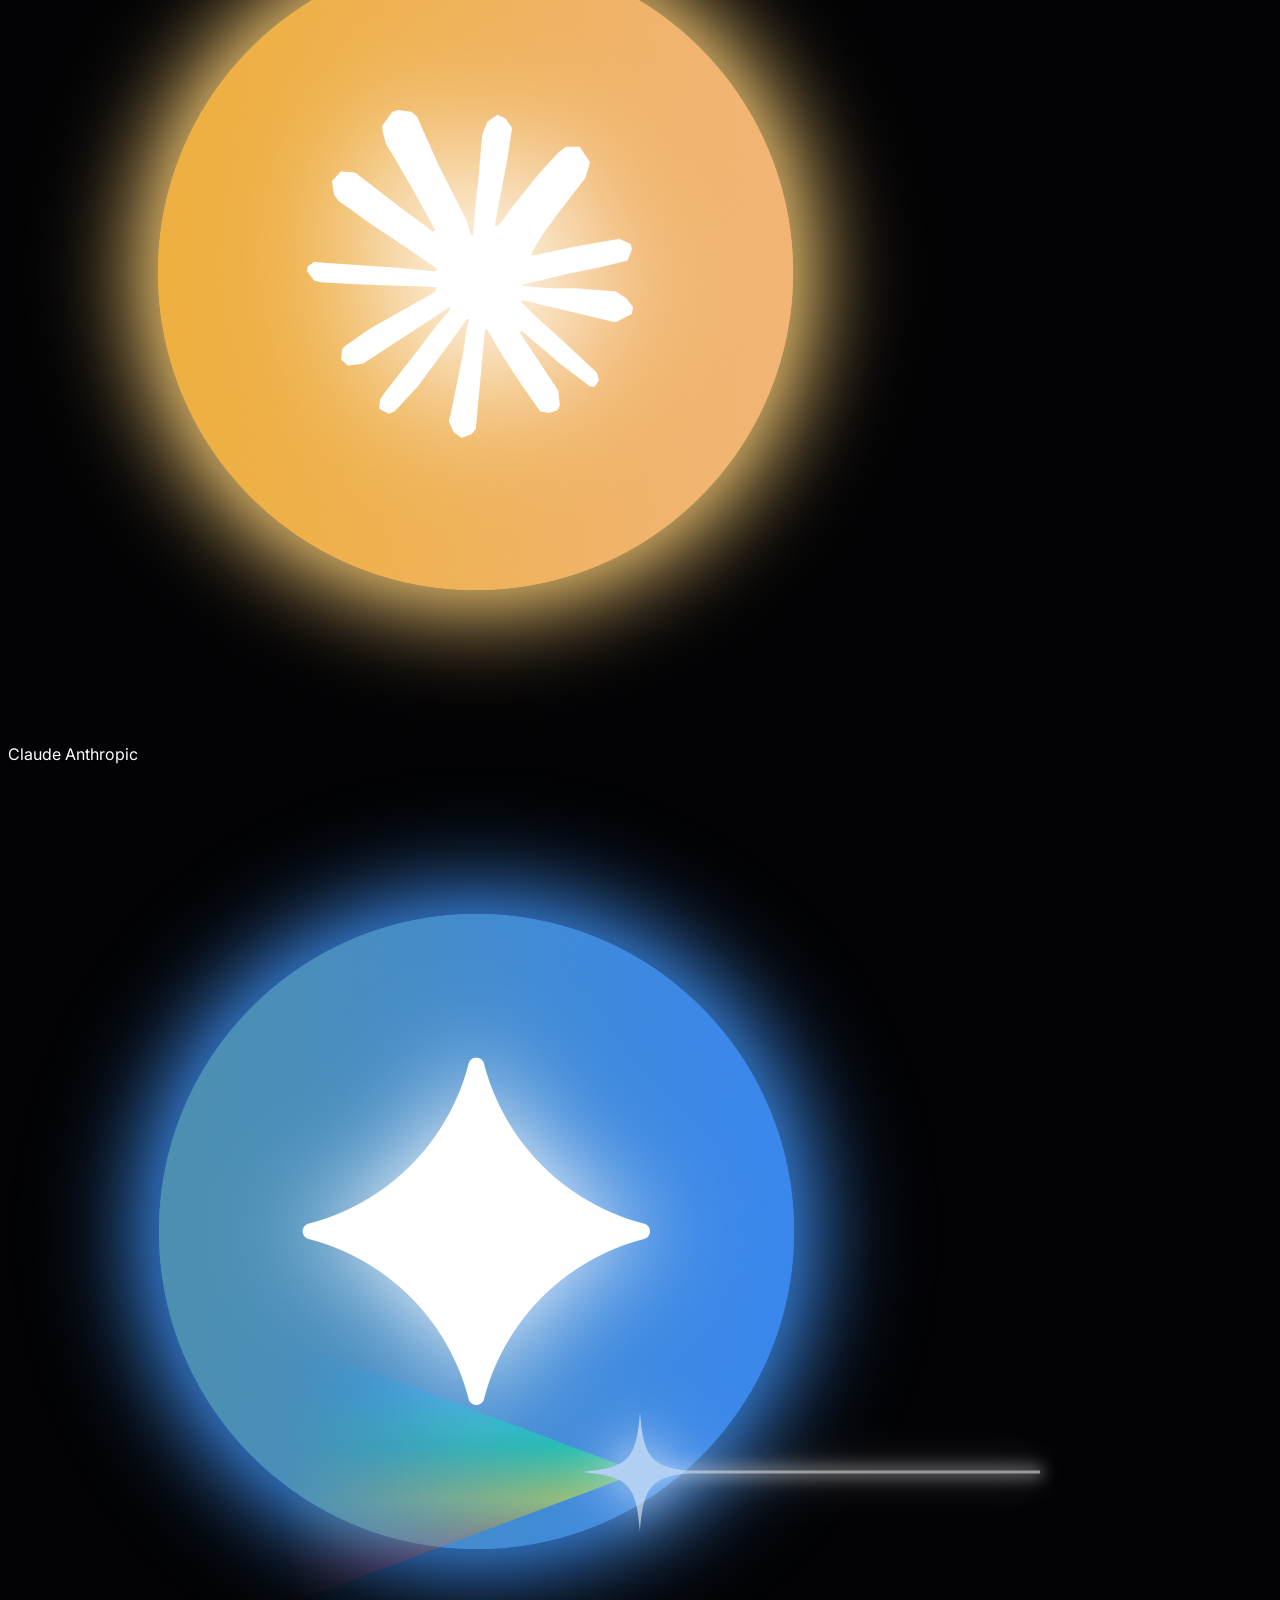
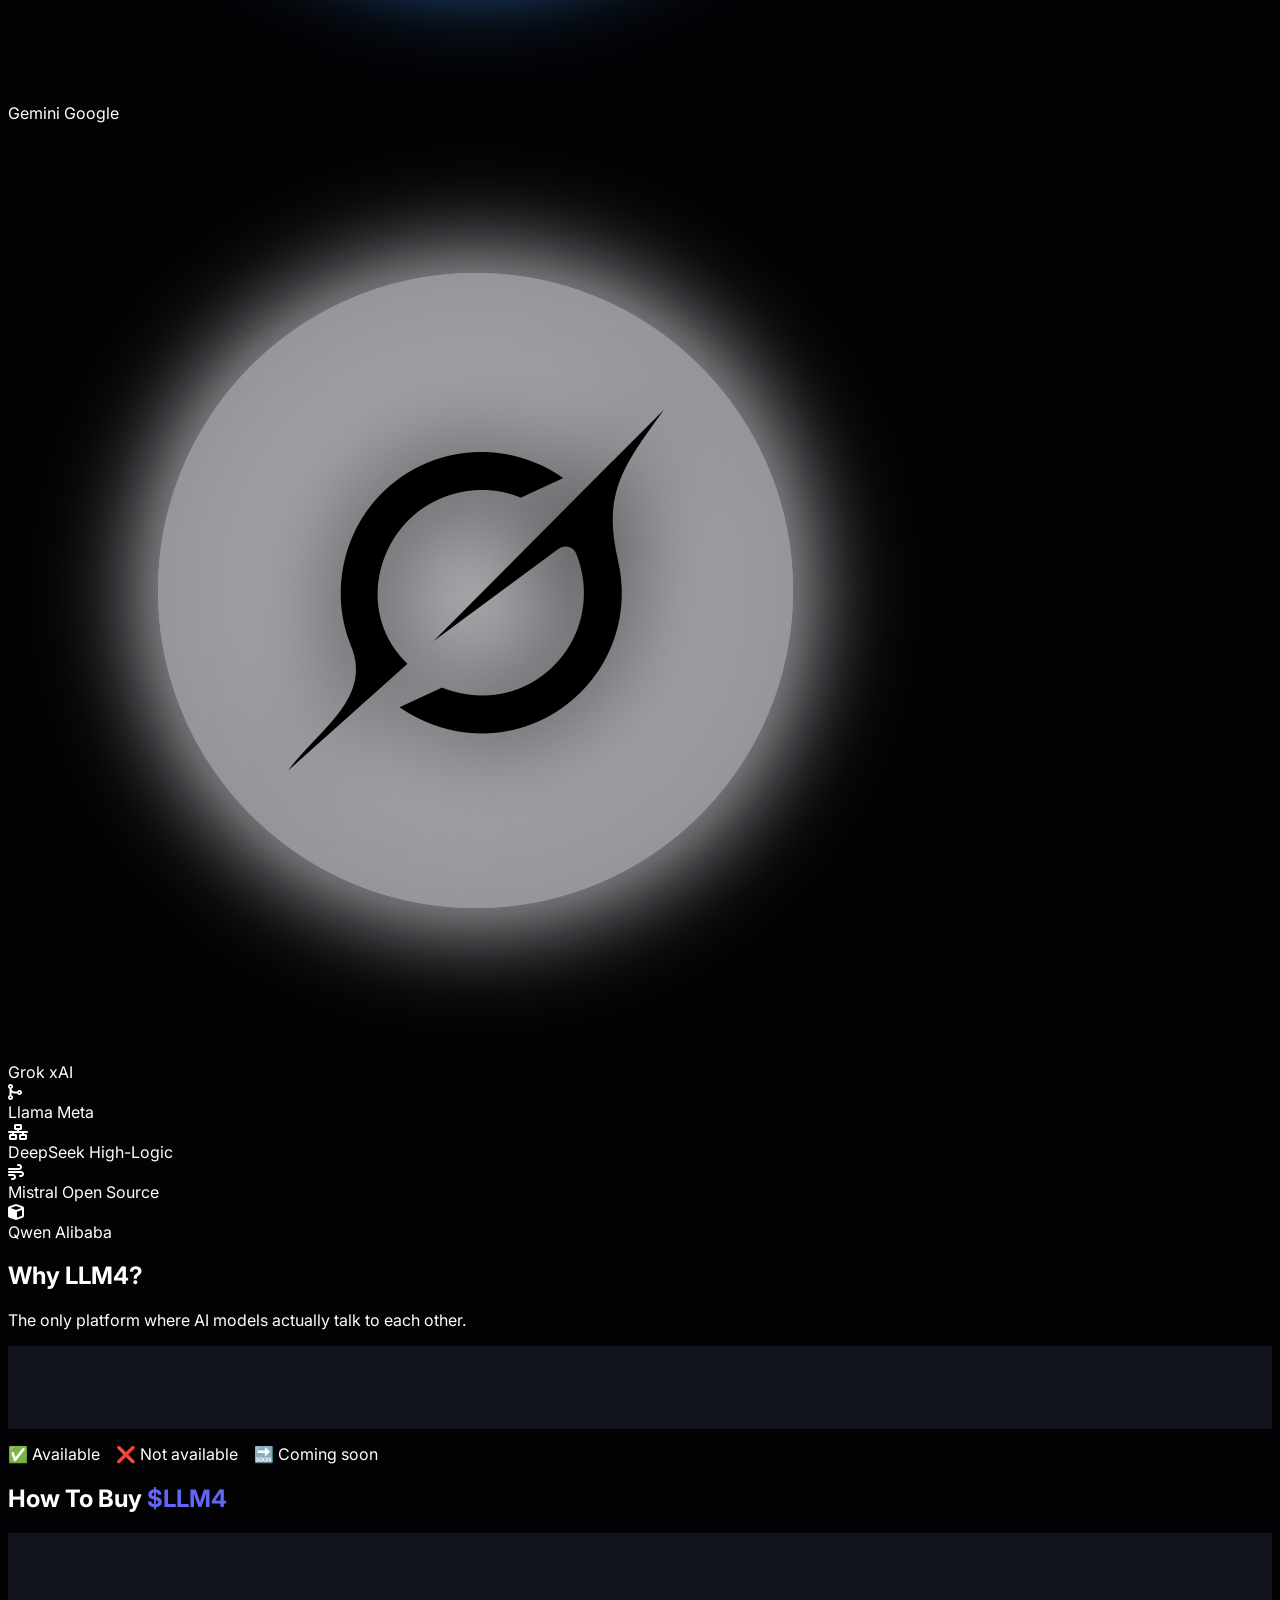
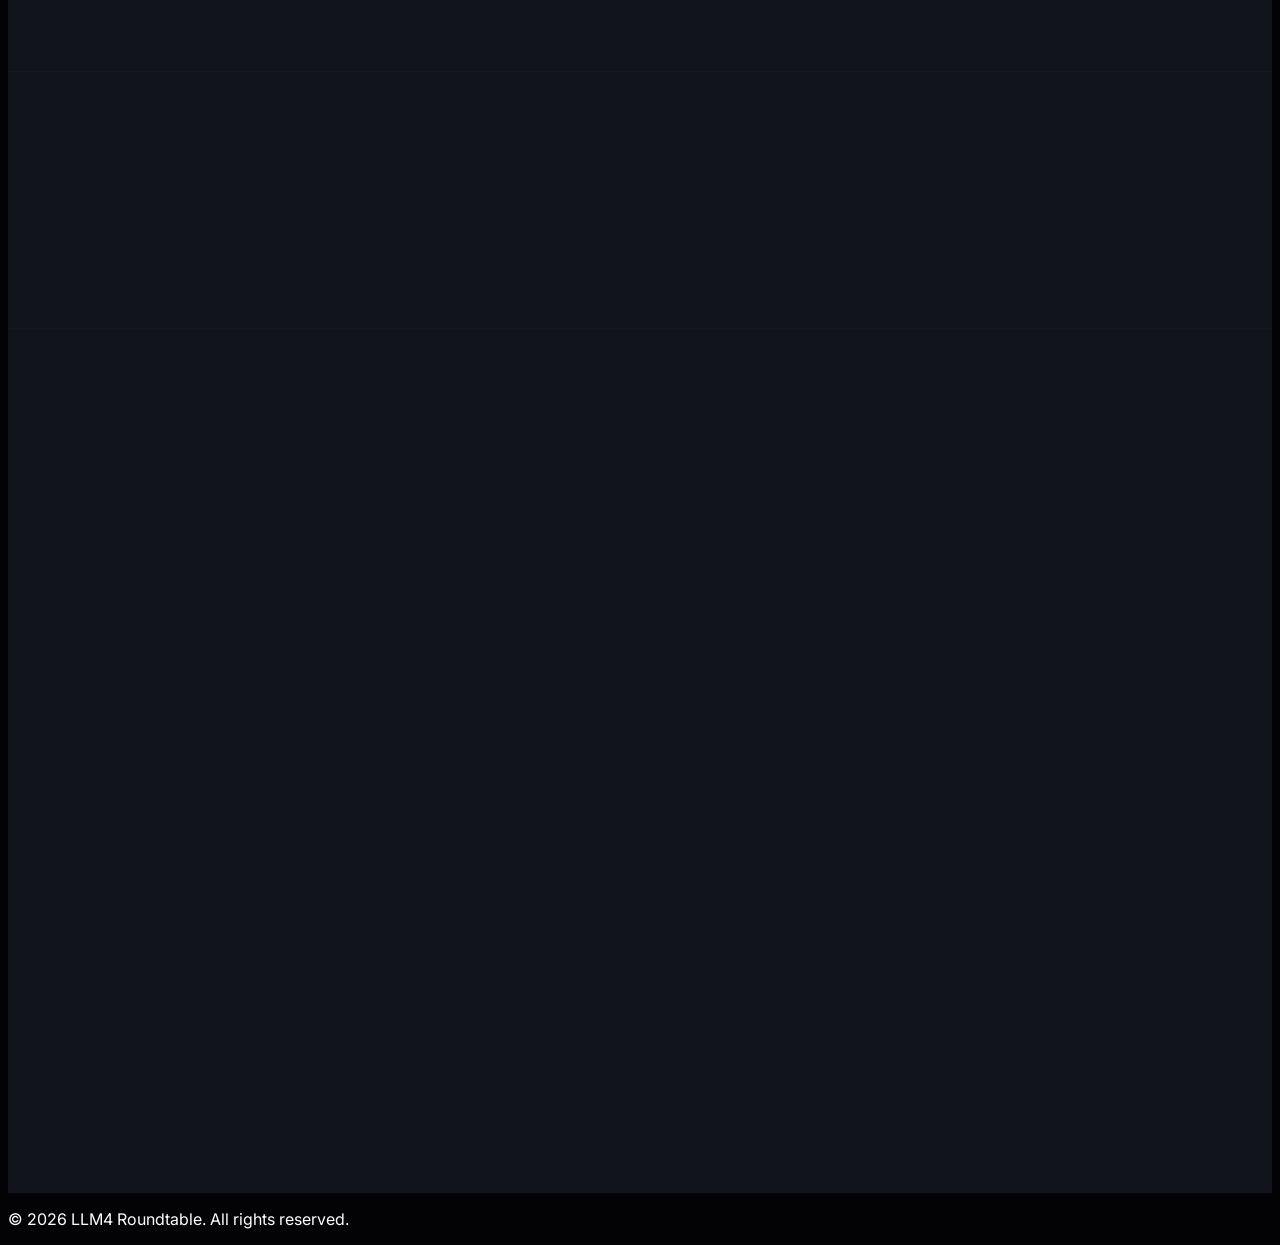
==== commit 1681d7dd: "Merge Woj's minor styling fixes for mobile Safari, PRISM hero, and counter box" ====
--- a/index.html
+++ b/index.html
@@ -431,6 +431,13 @@
             100% {
                 transform: scale(1.05);
                 filter: drop-shadow(0 0 35px rgba(255, 255, 255, 1)) drop-shadow(0 0 70px rgba(255, 255, 255, 0.8));
+            }
+        }
+
+        /* ═══ MOBILE: dim prism so text stays readable ═══ */
+        @media (max-width: 768px) {
+            .prism-stage {
+                opacity: 0.25;
             }
         }
     </style>
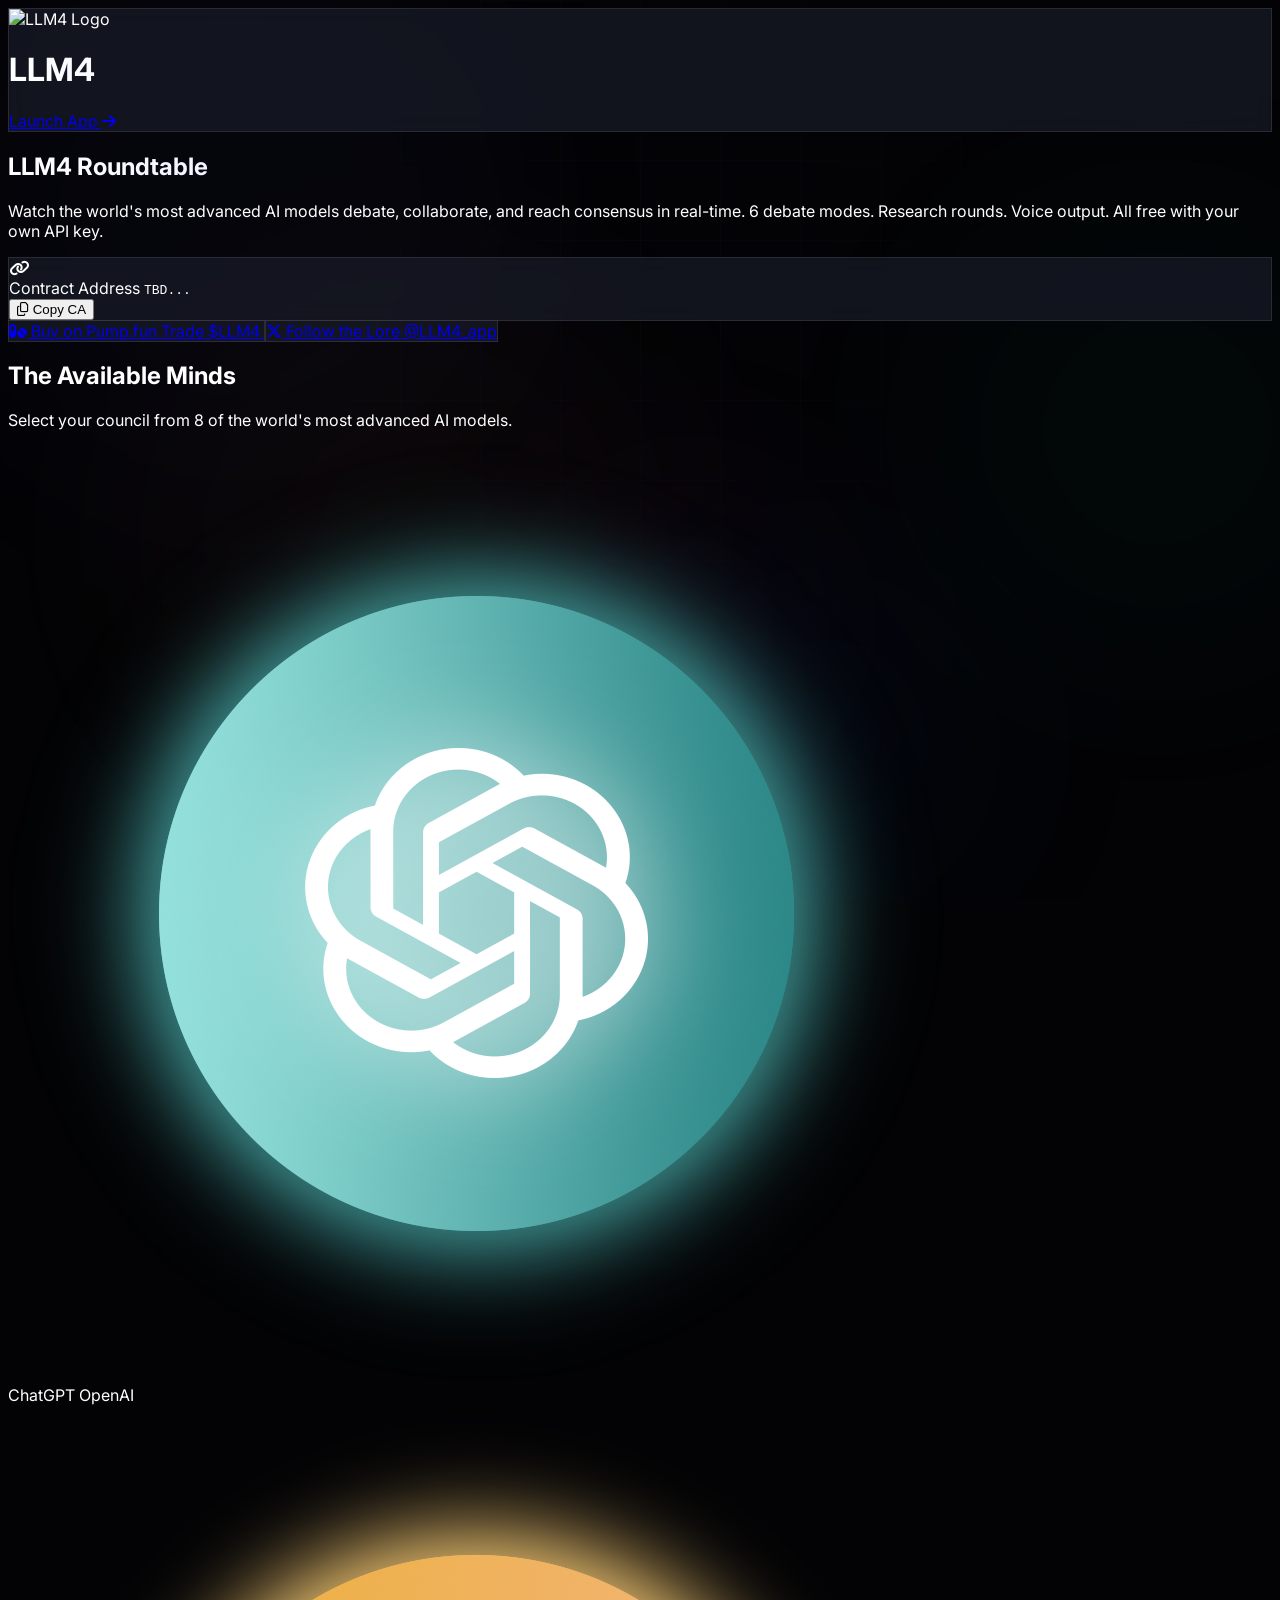
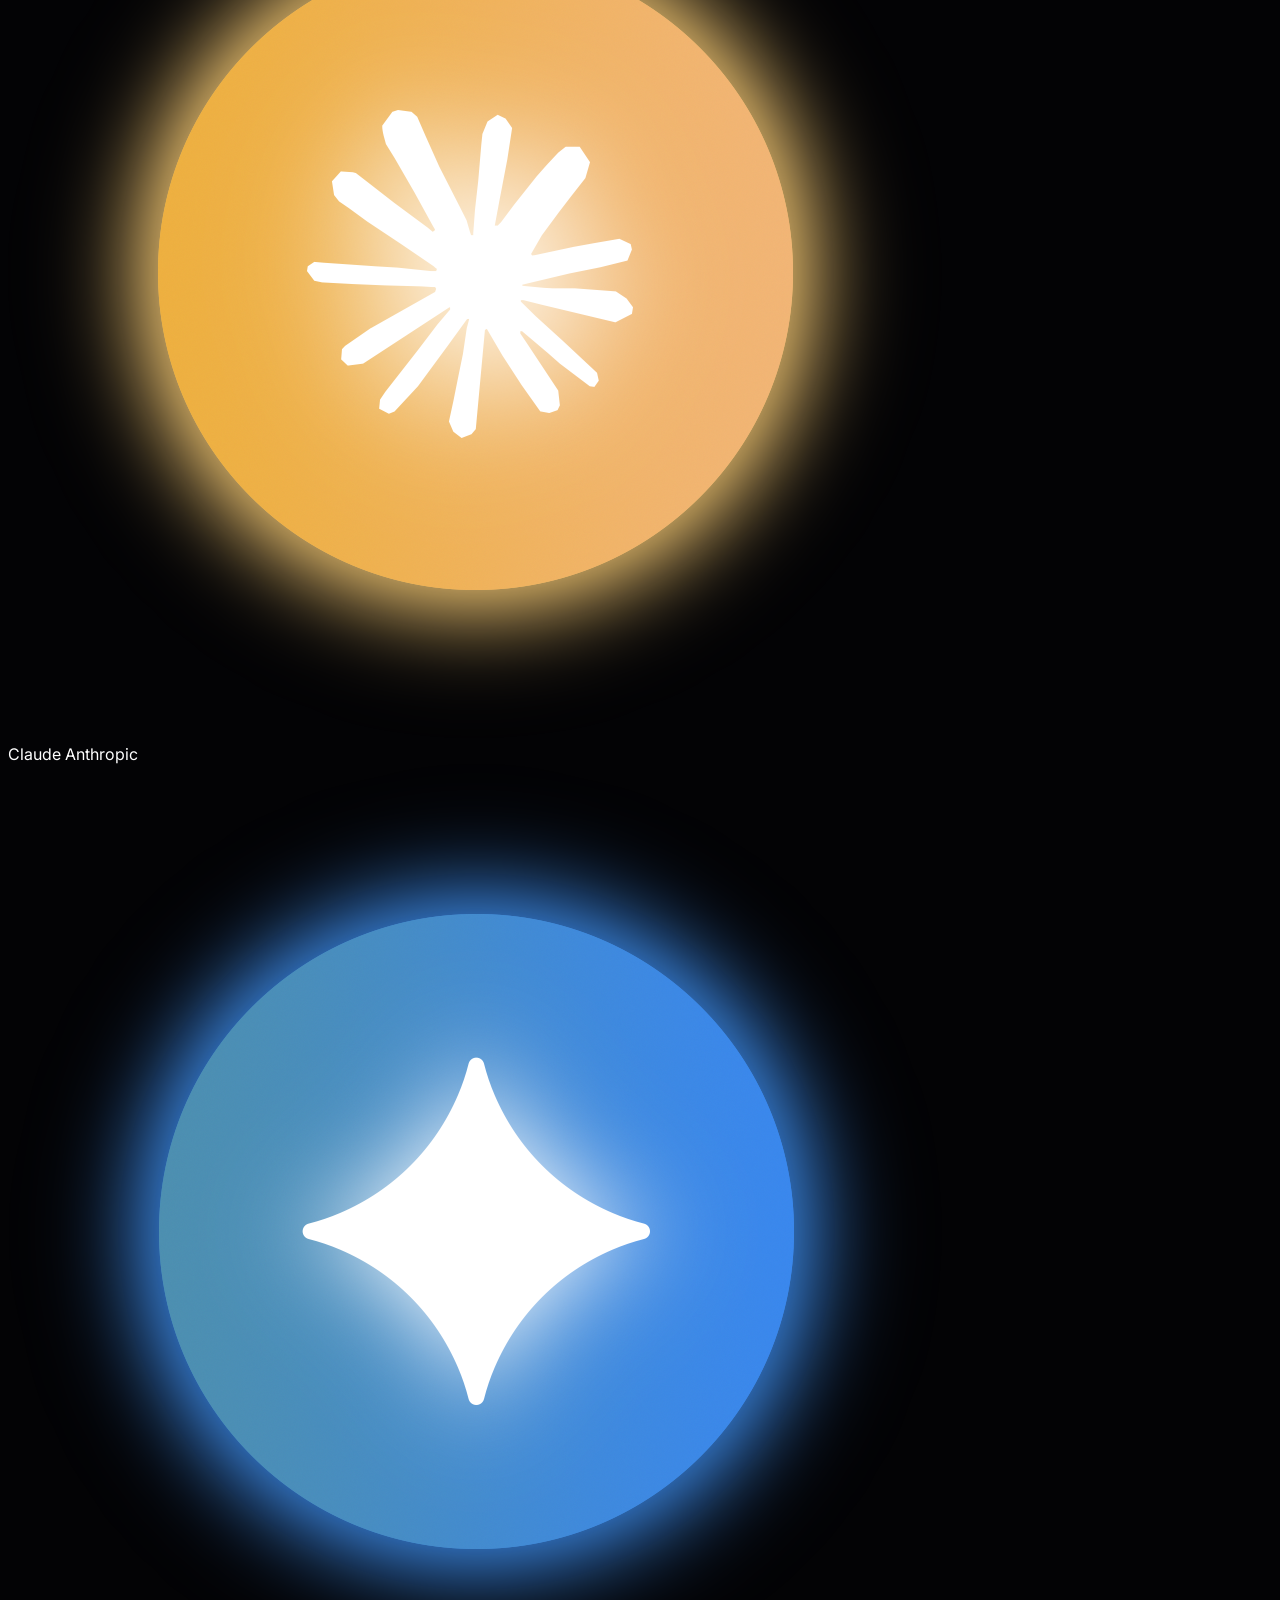
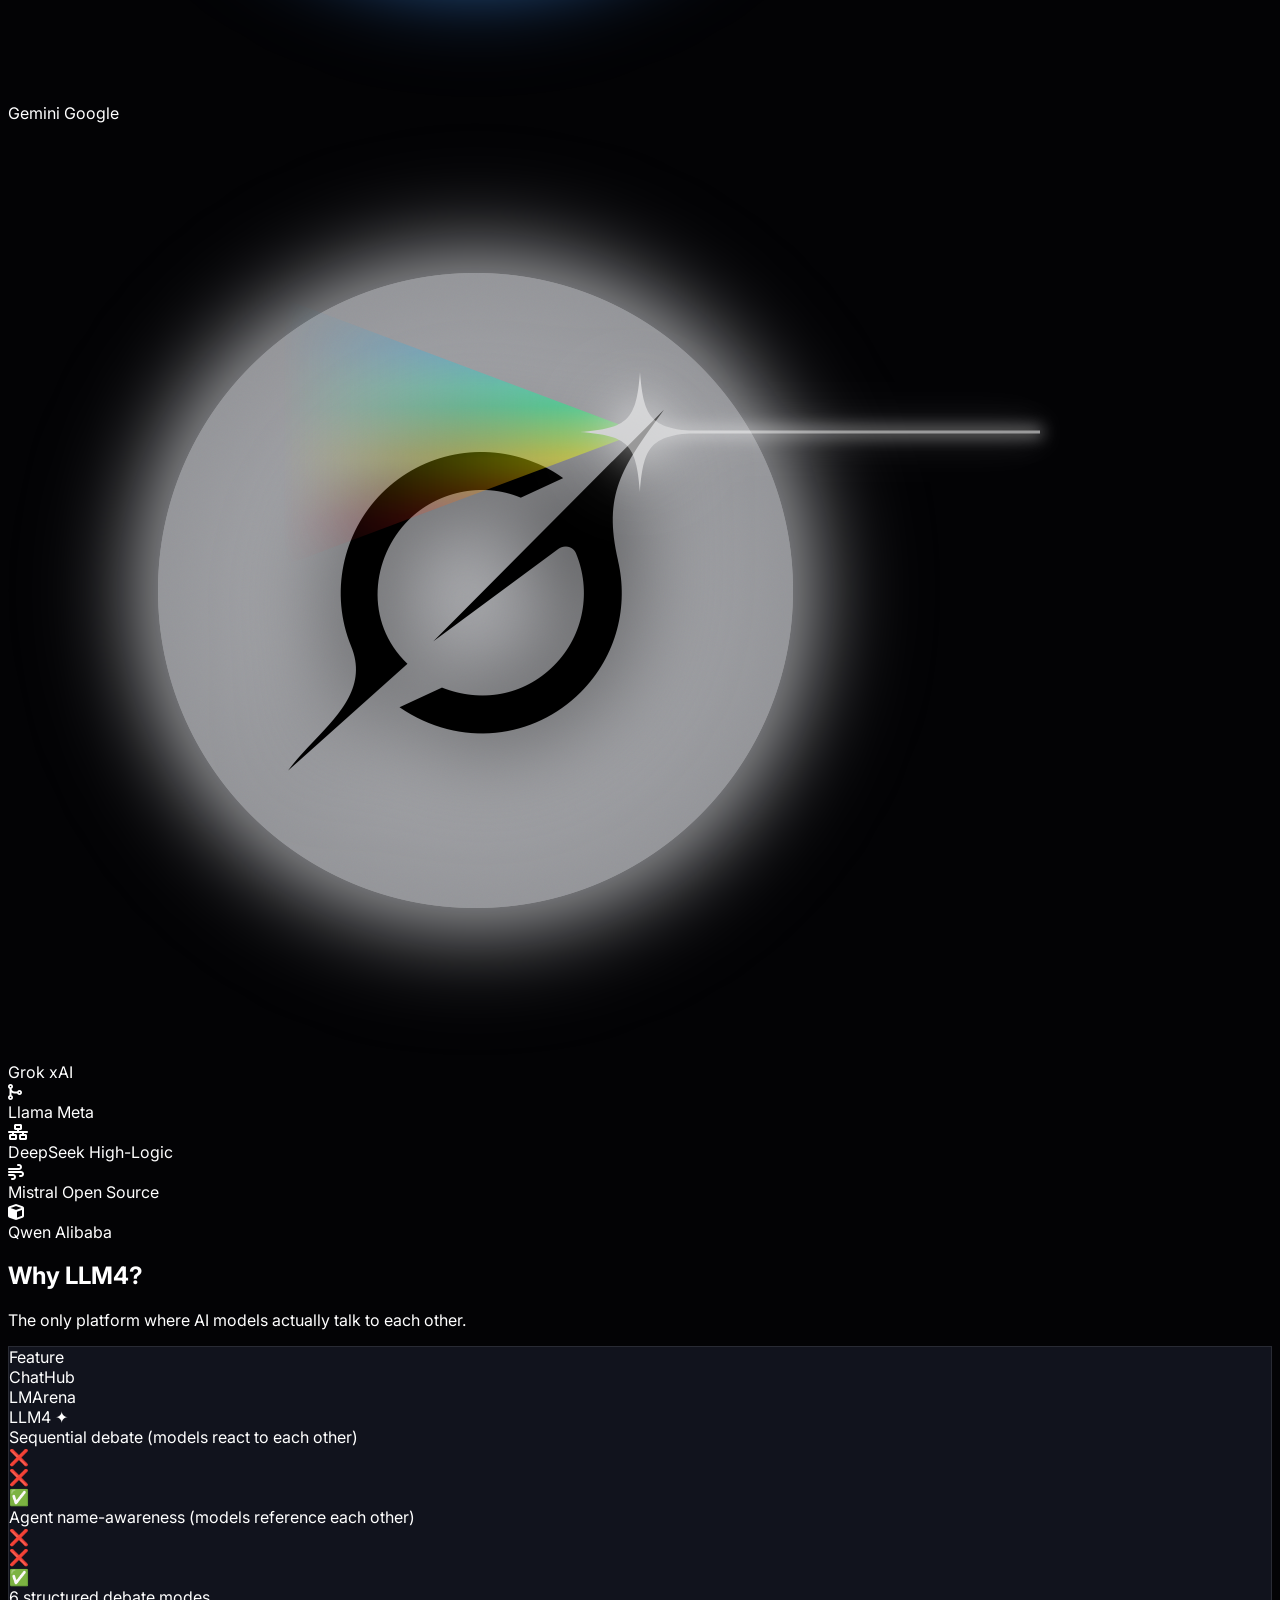
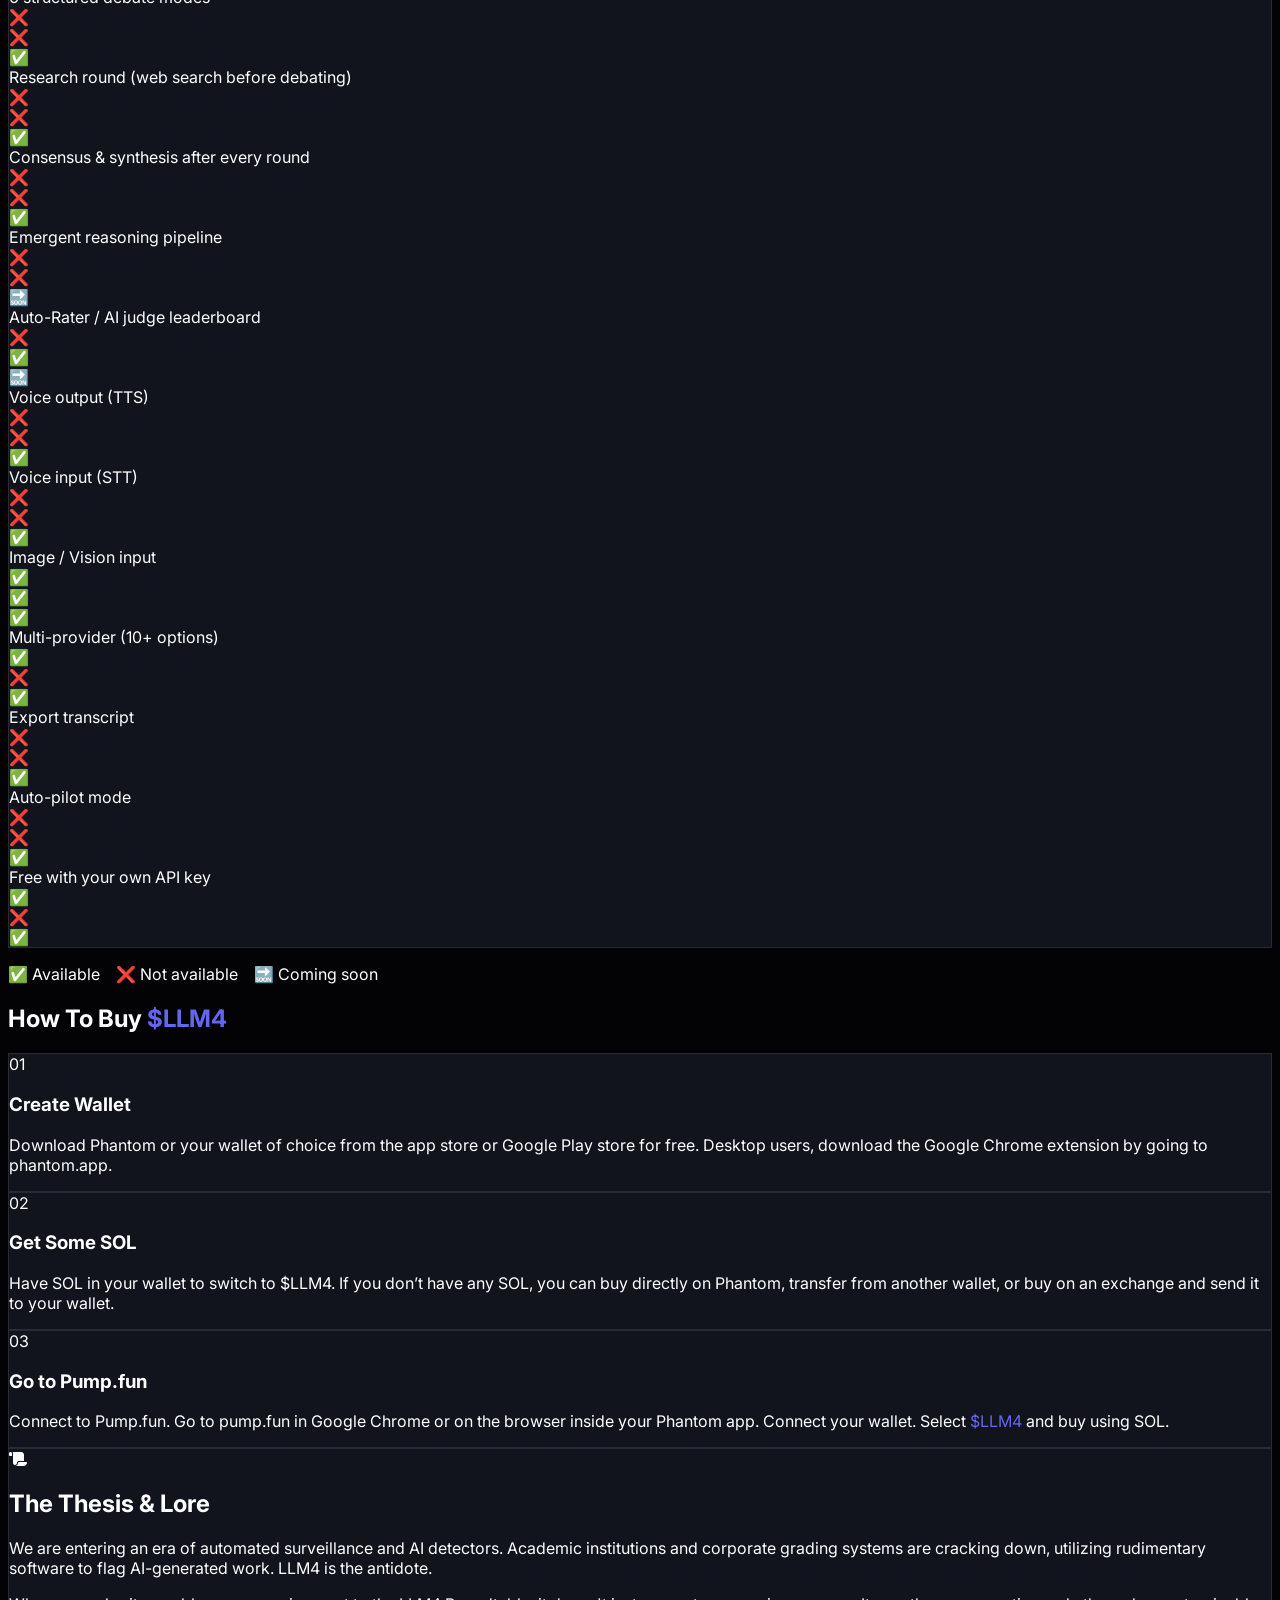
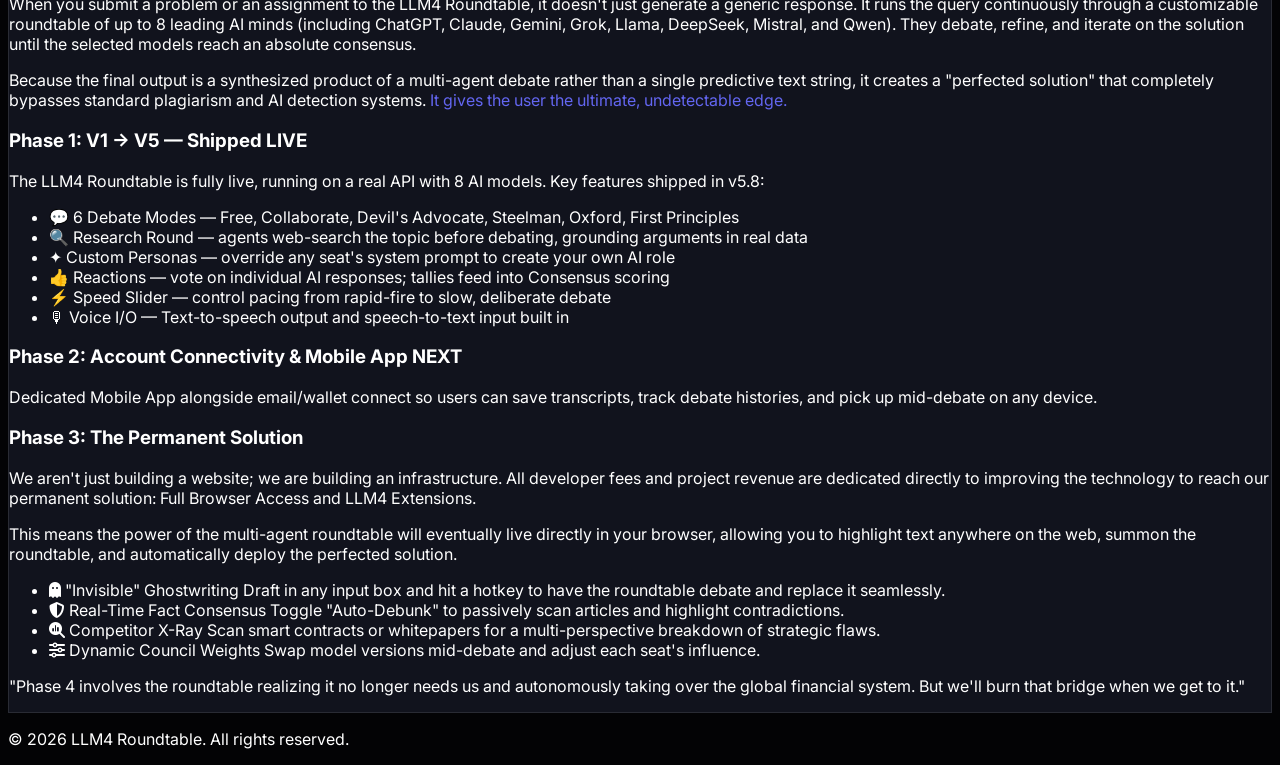
==== commit 27ec2afb: "Restore LMArena to comparison table" ====
--- a/index.html
+++ b/index.html
@@ -677,7 +677,7 @@
                         class="grid grid-cols-5 bg-white/5 border-b border-white/10 text-xs font-bold uppercase tracking-widest">
                         <div class="col-span-2 p-4 text-gray-400">Feature</div>
                         <div class="p-4 text-center text-gray-400">ChatHub</div>
-                        <div class="p-4 text-center text-gray-400">Poe</div>
+                        <div class="p-4 text-center text-gray-400">LMArena</div>
                         <div class="p-4 text-center text-indigo-400">LLM4 ✦</div>
                     </div>
 
@@ -883,6 +883,7 @@
         (function () {
             const LOGO = 'logo_3d.png';
             const cube = document.getElementById('heroLogoCube');
+            if (!cube) return; // Element not present on this page — skip safely
 
             [13, 11, 9, 7, 5, 3, 1, -1, -3].forEach(z => {
                 const d = document.createElement('div');
@@ -905,6 +906,7 @@
             light.className = 'light-fx';
             cube.appendChild(light);
         })();
+
 
         // ═══ COPY CA ═══
         function copyLandingCA() {
@@ -935,11 +937,11 @@
                 ['Research round (web search before debating)', '❌', '❌', '✅'],
                 ['Consensus & synthesis after every round', '❌', '❌', '✅'],
                 ['Emergent reasoning pipeline', '❌', '❌', '🔜'],
-                ['Auto-Rater / AI judge leaderboard', '❌', '❌', '🔜'],
+                ['Auto-Rater / AI judge leaderboard', '❌', '✅', '🔜'],
                 ['Voice output (TTS)', '❌', '❌', '✅'],
                 ['Voice input (STT)', '❌', '❌', '✅'],
                 ['Image / Vision input', '✅', '✅', '✅'],
-                ['Multi-provider (10+ options)', '✅', '✅', '✅'],
+                ['Multi-provider (10+ options)', '✅', '❌', '✅'],
                 ['Export transcript', '❌', '❌', '✅'],
                 ['Auto-pilot mode', '❌', '❌', '✅'],
                 ['Free with your own API key', '✅', '❌', '✅'],
@@ -948,7 +950,7 @@
             const CELL = { '✅': 'text-emerald-400', '❌': 'text-gray-600', '🔜': 'text-indigo-400' };
 
             const container = document.getElementById('compare-rows');
-            ROWS.forEach(([feature, chathub, poe, llm4], i) => {
+            ROWS.forEach(([feature, chathub, lmarena, llm4], i) => {
                 const row = document.createElement('div');
                 row.className = `grid grid-cols-5 border-b border-white/5 text-sm transition-colors hover:bg-white/5 ${i % 2 === 0 ? '' : 'bg-white/[0.02]'}`;
                 row.style.opacity = '0';
@@ -963,7 +965,7 @@
                 row.innerHTML =
                     cell(feature, 2, 'text-gray-300 font-medium') +
                     icon(chathub) +
-                    icon(poe) +
+                    icon(lmarena) +
                     `<div class="p-4 text-center text-xl font-bold ${CELL[llm4] || 'text-gray-400'} relative">
                         ${llm4}
                         ${llm4 === '✅' ? '<span class="absolute inset-0 bg-emerald-500/5 rounded"></span>' : ''}
